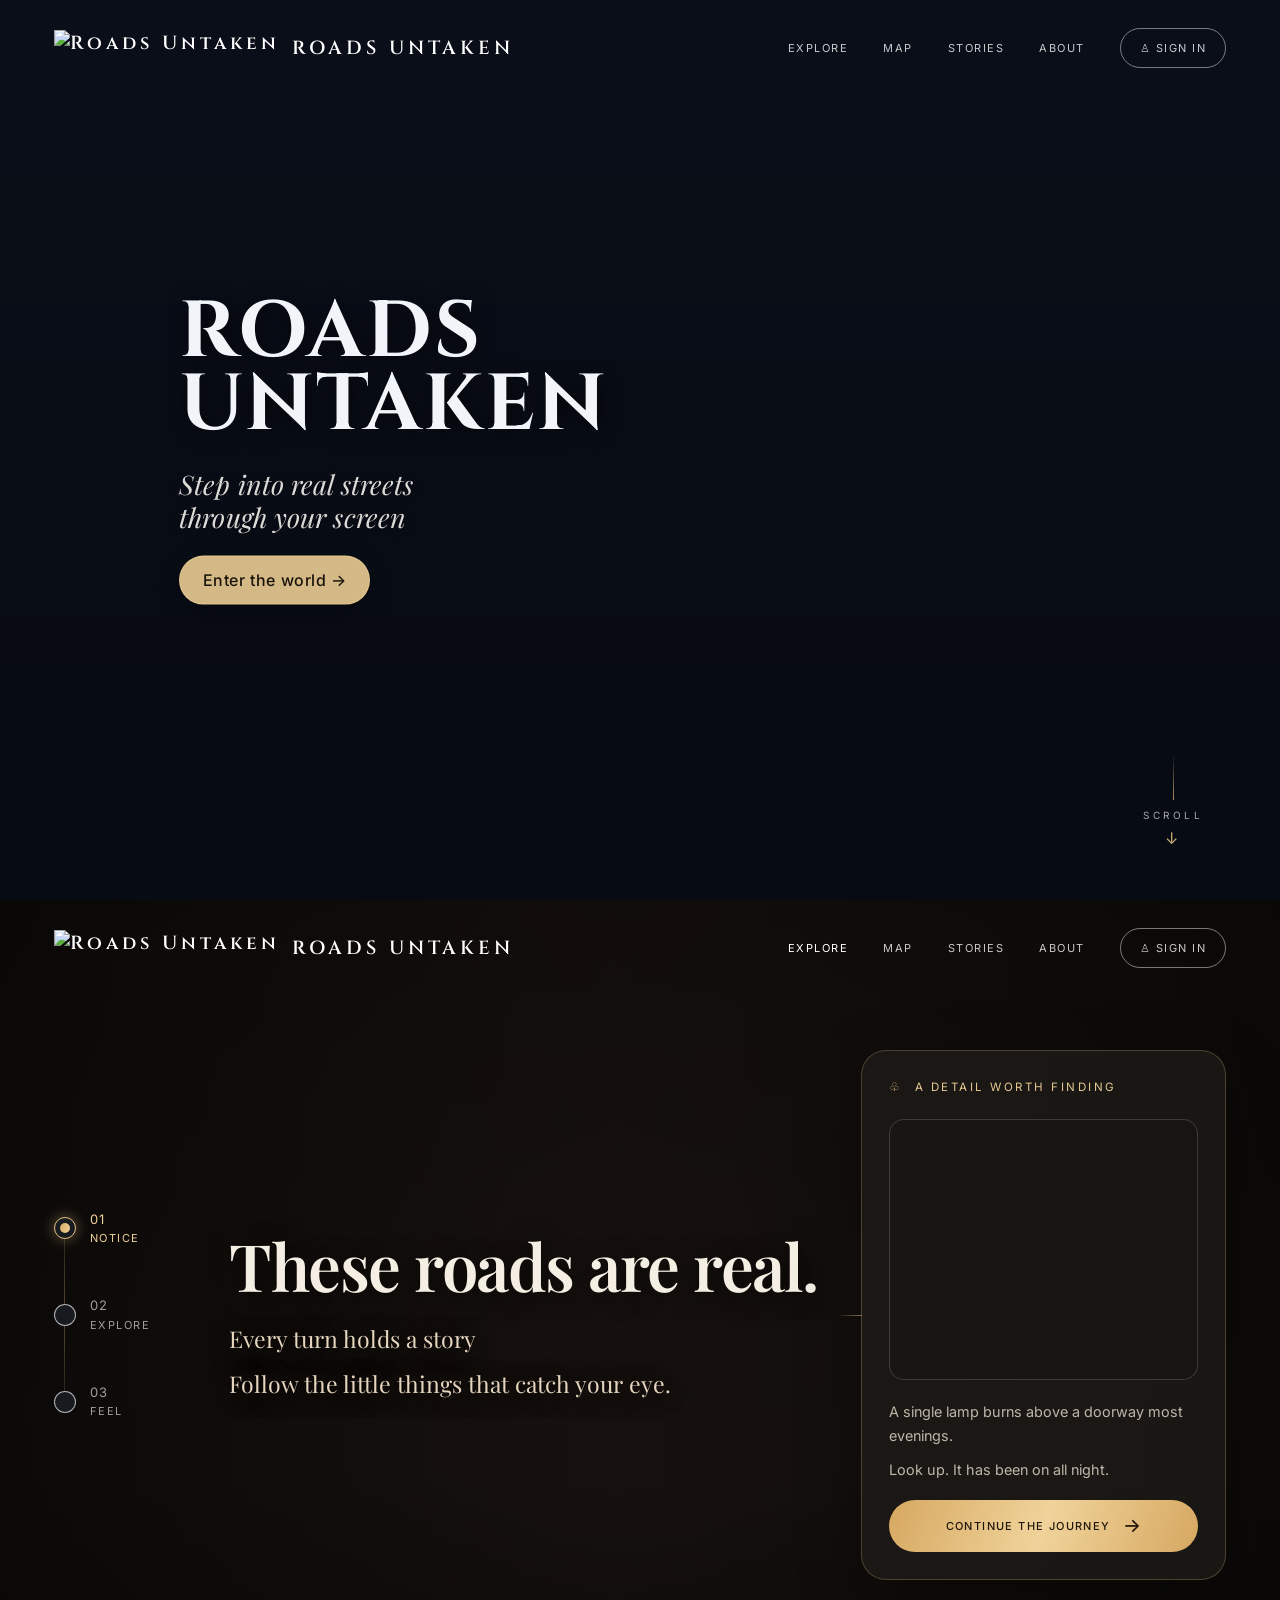
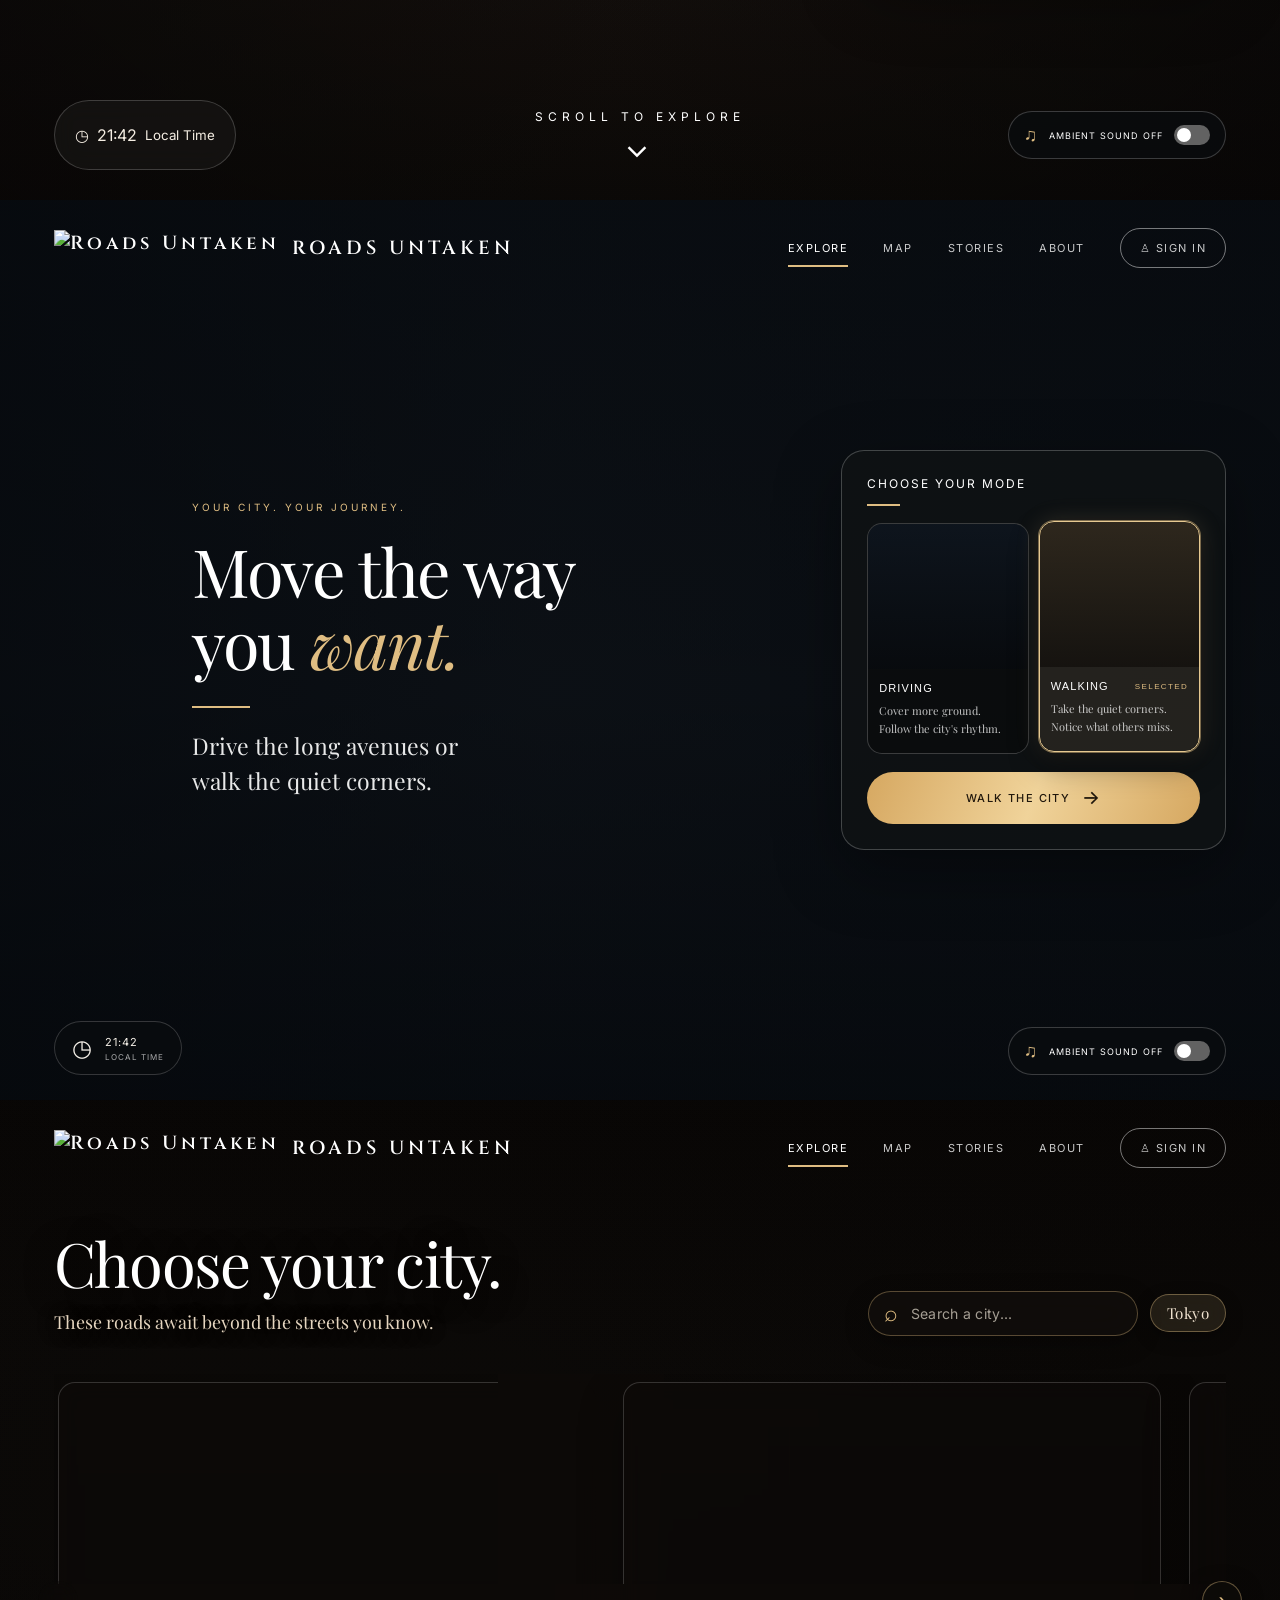
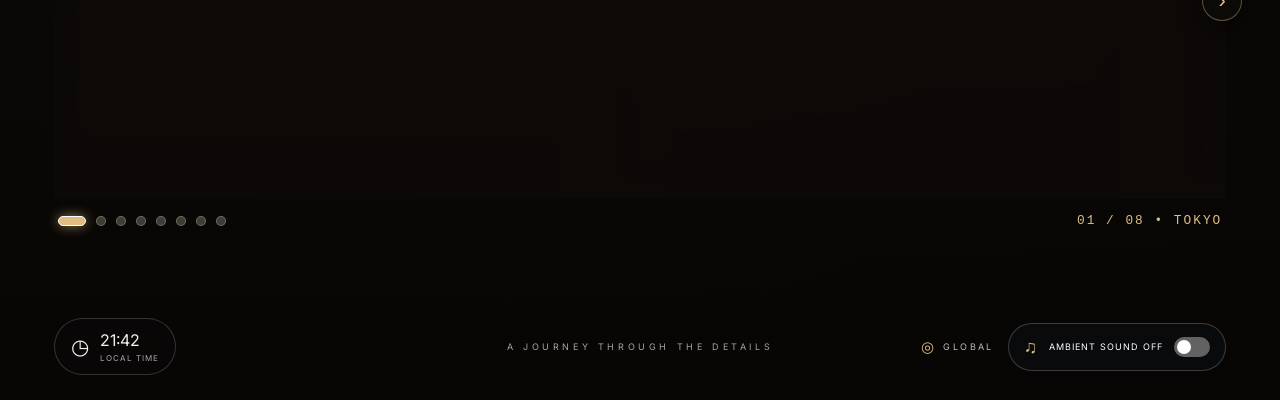
==== index.html @ 75ded723 "search city" ====
<!DOCTYPE html>
<html lang="en">

<head>
  <meta charset="UTF-8">
  <meta name="viewport" content="width=device-width, initial-scale=1.0">
  <title>Roads Untaken — A Journey Through the Details</title>
  <link rel="icon" href="logo.png" type="image/png">
  <link rel="apple-touch-icon" href="logo.png">
  <link rel="preconnect" href="https://fonts.googleapis.com">
  <link rel="preconnect" href="https://fonts.gstatic.com" crossorigin>
  <link
    href="https://fonts.googleapis.com/css2?family=Cinzel:wght@400;600;700&family=Playfair+Display:ital,wght@0,400;0,600;1,400&family=Inter:wght@300;400;500;600&display=swap"
    rel="stylesheet">
  <link href="https://api.mapbox.com/mapbox-gl-js/v2.15.0/mapbox-gl.css" rel="stylesheet">
  <link rel="stylesheet" href="style.css?v=roads_v4">
</head>

<body>
  <div class="opening">
    <section class="hero">
      <div class="hero-bg"></div>
      <div class="hero-spotlight" aria-hidden="true"></div>
      <header class="s2-header hero-header">
        <a href="#" class="s2-logo">
          <img src="logo.png" alt="Roads Untaken" class="logo-img">
          <span>ROADS UNTAKEN</span>
        </a>
        <nav class="s2-nav">
          <a href="#next-section">EXPLORE</a>
          <a href="#cities">MAP</a>
          <a href="#cities">STORIES</a>
          <a href="#cities">ABOUT</a>
          <a href="#cities" class="s2-signin">
            ♙ SIGN IN
          </a>
        </nav>
      </header>
      <div class="hero-content">
        <h1>
          <span>ROADS</span>
          <span>UNTAKEN</span>
        </h1>
        <p class="tagline">Step into real streets through your screen</p>
        <a href="#scroll-one" class="explore-link" id="explore-btn">
          Enter the world →
        </a>
      </div>
      <a href="#scroll-one" class="hero-scroll-cue" id="hero-scroll-cue" aria-label="Scroll to explore">
        <span class="hero-scroll-line" aria-hidden="true"></span>
        <span>SCROLL</span>
        <span class="hero-scroll-arrow" aria-hidden="true">↓</span>
      </a>
    </section>

    <section class="scroll-one" id="scroll-one">
      <div class="scroll-one-bg"></div>
      <div class="scroll-one-overlay"></div>

      <header class="s2-header scroll-two-header">
        <a href="#" class="s2-logo">
          <img src="logo.png" alt="Roads Untaken" class="logo-img">
          <span>ROADS UNTAKEN</span>
        </a>
        <nav class="s2-nav">
          <a href="#next-section" class="s2-nav-active">EXPLORE</a>
          <a href="#next-section">MAP</a>
          <a href="#next-section">STORIES</a>
          <a href="#next-section">ABOUT</a>
          <a href="#next-section" class="s2-signin">
            ♙ SIGN IN
          </a>
        </nav>
      </header>

      <div class="scroll-layout">
        <nav class="story-nav" aria-label="Journey Stages">
          <a href="#notice" class="story-step active" data-step="notice">
            <span class="step-dot"></span>
            <span class="step-copy">
              <span class="step-number">01</span>
              <span class="step-label">NOTICE</span>
            </span>
          </a>
          <a href="#next-section" class="story-step" data-step="explore">
            <span class="step-dot"></span>
            <span class="step-copy">
              <span class="step-number">02</span>
              <span class="step-label">EXPLORE</span>
            </span>
          </a>
          <a href="#cities" class="story-step" data-step="feel">
            <span class="step-dot"></span>
            <span class="step-copy">
              <span class="step-number">03</span>
              <span class="step-label">FEEL</span>
            </span>
          </a>
        </nav>

        <main class="story-copy" id="notice">
          <p class="story-eyebrow">A JOURNEY THROUGH THE DETAILS</p>
          <h1>These roads are real.</h1>
          <p class="story-subtitle">Every turn holds a story</p>
          <p class="story-description">Follow the little things that catch your eye.</p>
        </main>

        <aside class="detail-card">
          <div class="card-heading">
            <span class="lantern-icon">♧</span>
            <span>A DETAIL WORTH FINDING</span>
          </div>
          <div class="detail-image"></div>
          <p class="detail-text">A single lamp burns above a doorway most evenings.</p>
          <p class="detail-text">Look up. It has been on all night.</p>
          <a href="#next-section" class="reveal-button" id="reveal-detail">
            <span class="reveal-label">CONTINUE THE JOURNEY</span>
            <span class="reveal-arrow">→</span>
          </a>
        </aside>
      </div>

      <footer class="scroll-footer">
        <div class="location-pill">
          <div class="footer-info">
            <span class="footer-icon">◷</span>
            <span id="local-clock">21:42</span>
            <small>Local Time</small>
          </div>
        </div>

        <a href="#next-section" class="scroll-cue">
          <span>SCROLL TO EXPLORE</span>
          <span class="scroll-chevron">⌄</span>
        </a>

        <div class="sound-pill">
          <button type="button" class="s2-sound-control" id="sound-toggle" aria-pressed="false">
            <span class="s2-sound-icon">♫</span>
            <span class="s2-sound-label" id="sound-label">AMBIENT SOUND OFF</span>

            <span class="s2-switch">
              <span class="s2-switch-knob"></span>
            </span>
          </button>
        </div>
      </footer>
    </section>

    <section class="scroll-two" id="next-section">

      <div class="scroll-two-bg"></div>
      <div class="scroll-two-overlay"></div>

      <header class="s2-header">

        <a href="#" class="s2-logo">
          <img src="logo.png" alt="Roads Untaken" class="logo-img">
          <span>ROADS UNTAKEN</span>
        </a>

        <nav class="s2-nav">
          <a href="#next-section" class="s2-nav-active">EXPLORE</a>
          <a href="#next-section">MAP</a>
          <a href="#next-section">STORIES</a>
          <a href="#next-section">ABOUT</a>
          <a href="#next-section" class="s2-signin">
            ♙ SIGN IN
          </a>
        </nav>

      </header>

      <div class="s2-main">

        <div class="s2-intro">

          <span class="s2-eyebrow">YOUR CITY. YOUR JOURNEY.</span>

          <h2>
            Move the way<br>
            you <em>want.</em>
          </h2>

          <div class="s2-gold-line"></div>

          <p>
            Drive the long avenues or<br>
            walk the quiet corners.
          </p>

        </div>

        <div class="s2-panel">

          <h3 class="s2-panel-title">CHOOSE YOUR MODE</h3>

          <div class="s2-panel-line"></div>

          <div class="s2-mode-grid">

            <button type="button" class="s2-mode-card" data-mode="driving" aria-pressed="false">

              <div class="s2-mode-image s2-driving-image"></div>

              <div class="s2-mode-info">
                <h4>DRIVING</h4>

                <p>
                  Cover more ground.<br>
                  Follow the city's rhythm.
                </p>
              </div>

            </button>

            <button type="button" class="s2-mode-card s2-mode-selected" data-mode="walking" aria-pressed="true">

              <div class="s2-mode-image s2-walking-image"></div>

              <div class="s2-mode-info">
                <h4>WALKING</h4>

                <p>
                  Take the quiet corners.<br>
                  Notice what others miss.
                </p>
              </div>

            </button>

          </div>

          <button type="button" class="s2-start-button">
            <span class="s2-button-label">WALK THE CITY</span>
            <span class="s2-button-arrow">→</span>
          </button>

        </div>

      </div>

      <div class="s2-location-pill">

        <span class="s2-clock-icon">◷</span>

        <div class="s2-time-block">
          <span id="s2-local-clock">21:42</span>
          <small>LOCAL TIME</small>
        </div>

      </div>

      <button type="button" class="s2-sound-control" id="s2-sound-toggle" aria-pressed="false">

        <span class="s2-sound-icon">♫</span>
        <span class="s2-sound-label" id="s2-sound-label">AMBIENT SOUND OFF</span>

        <span class="s2-switch">
          <span class="s2-switch-knob"></span>
        </span>

      </button>

    </section>

    <section class="scroll-three" id="cities">

      <div class="scroll-three-bg"></div>
      <div class="scroll-three-overlay"></div>

      <header class="s2-header s3-header">

        <a href="#" class="s2-logo">
          <img src="logo.png" alt="Roads Untaken" class="logo-img">
          <span>ROADS UNTAKEN</span>
        </a>

        <nav class="s2-nav">
          <a href="#cities" class="s2-nav-active">EXPLORE</a>
          <a href="#cities">MAP</a>
          <a href="#cities">STORIES</a>
          <a href="#cities">ABOUT</a>
          <a href="#cities" class="s2-signin">
            ♙ SIGN IN
          </a>
        </nav>

      </header>

      <div class="s3-content">

        <div class="s3-intro-row">
          <div class="s3-intro-left">
            <h2>Choose your city.</h2>
            <p>These roads await beyond the streets you know.</p>
          </div>

          <div class="s3-inro-right">
            <div class="city-selector-group">
              <div class="city-search-wrapper" id="city-search-wrapper">
                <span class="city-search-icon" aria-hidden="true">⌕</span>
                <input type="text" id="city-search-input" class="city-search-input" placeholder="Search a city..." autocomplete="off" aria-label="search available cities" aria-autocomplete="list" aria-controls="city-search-results" aria-expanded="false">
                <button type="button" class="city-search-clear" aria-label="Clear-search" hidden>×</button>
                <div class="city-search-results"  id="city-search-results" role="listbox"  aria-label="Matching cities" hidden></div>
              </div>
              <span class="city-active-tag" id="city-active-tag">Tokyo</span>
            </div>
          </div>
            
        </div>

        <div class="s3-city-carousel-wrap">
          <div class="s3-city-grid" id="city-carousel-track">

            <button type="button" class="s3-city-card" data-city="Tokyo" id="city-card-tokyo" aria-pressed="false" data-cursor="Tokyo">
              <span class="s3-city-image s3-image-tokyo"></span>
              <span class="s3-city-copy">
                <span class="s3-city-name">Tokyo</span>
                <span class="s3-city-enter">
                  ENTER
                  <span class="s3-enter-arrow">→</span>
                </span>
              </span>
            </button>

            <button type="button" class="s3-city-card" data-city="Paris" id="city-card-paris" aria-pressed="false" data-cursor="Paris">
              <span class="s3-city-image s3-image-paris"></span>
              <span class="s3-city-copy">
                <span class="s3-city-name">Paris</span>
                <span class="s3-city-enter">
                  ENTER
                  <span class="s3-enter-arrow">→</span>
                </span>
              </span>
            </button>

            <button type="button" class="s3-city-card" data-city="New York" id="city-card-newyork" aria-pressed="false" data-cursor="New York">
              <span class="s3-city-image s3-image-newyork"></span>
              <span class="s3-city-copy">
                <span class="s3-city-name">New York</span>
                <span class="s3-city-enter">
                  ENTER
                  <span class="s3-enter-arrow">→</span>
                </span>
              </span>
            </button>

            <button type="button" class="s3-city-card" data-city="Istanbul" id="city-card-istanbul" aria-pressed="false" data-cursor="Istanbul">
              <span class="s3-city-image s3-image-istanbul"></span>
              <span class="s3-city-copy">
                <span class="s3-city-name">Istanbul</span>
                <span class="s3-city-enter">
                  ENTER
                  <span class="s3-enter-arrow">→</span>
                </span>
              </span>
            </button>

            <button type="button" class="s3-city-card" data-city="Mumbai" id="city-card-mumbai" aria-pressed="false" data-cursor="Mumbai">
              <span class="s3-city-image s3-image-mumbai"></span>
              <span class="s3-city-copy">
                <span class="s3-city-name">Mumbai</span>
                <span class="s3-city-enter">
                  ENTER
                  <span class="s3-enter-arrow">→</span>
                </span>
              </span>
            </button>

            <button type="button" class="s3-city-card" data-city="Lisbon" id="city-card-lisbon" aria-pressed="false" data-cursor="Lisbon">
              <span class="s3-city-image s3-image-lisbon"></span>
              <span class="s3-city-copy">
                <span class="s3-city-name">Lisbon</span>
                <span class="s3-city-enter">
                  ENTER
                  <span class="s3-enter-arrow">→</span>
                </span>
              </span>
            </button>

            <button type="button" class="s3-city-card" data-city="Seoul" id="city-card-seoul" aria-pressed="false" data-cursor="Seoul">
              <span class="s3-city-image s3-image-seoul"></span>
              <span class="s3-city-copy">
                <span class="s3-city-name">Seoul</span>
                <span class="s3-city-enter">
                  ENTER
                  <span class="s3-enter-arrow">→</span>
                </span>
              </span>
            </button>

            <button type="button" class="s3-city-card" data-city="Cairo" id="city-card-cairo" aria-pressed="false" data-cursor="Cairo">
              <span class="s3-city-image s3-image-cairo"></span>
              <span class="s3-city-copy">
                <span class="s3-city-name">Cairo</span>
                <span class="s3-city-enter">
                  ENTER
                  <span class="s3-enter-arrow">→</span>
                </span>
              </span>
            </button>

          </div>

          <div class="carousel-nav-arrows">
            <button type="button" class="carousel-nav-btn prev" id="carousel-prev" aria-label="Previous cities">‹</button>
            <button type="button" class="carousel-nav-btn next" id="carousel-next" aria-label="Next cities">›</button>
          </div>

          <!-- Interactive Carousel Pagination Dots (All 8 Cities) -->
          <div class="carousel-pagination-row">
            <div class="carousel-dots" id="carousel-dots" role="tablist" aria-label="Choose city">
              <button type="button" class="carousel-dot is-active" data-city="tokyo" aria-label="Tokyo" title="Tokyo"></button>
              <button type="button" class="carousel-dot" data-city="paris" aria-label="Paris" title="Paris"></button>
              <button type="button" class="carousel-dot" data-city="newyork" aria-label="New York" title="New York"></button>
              <button type="button" class="carousel-dot" data-city="istanbul" aria-label="Istanbul" title="Istanbul"></button>
              <button type="button" class="carousel-dot" data-city="mumbai" aria-label="Mumbai" title="Mumbai"></button>
              <button type="button" class="carousel-dot" data-city="lisbon" aria-label="Lisbon" title="Lisbon"></button>
              <button type="button" class="carousel-dot" data-city="seoul" aria-label="Seoul" title="Seoul"></button>
              <button type="button" class="carousel-dot" data-city="cairo" aria-label="Cairo" title="Cairo"></button>
            </div>
            <span class="carousel-counter" id="carousel-counter">01 / 08 • TOKYO</span>
          </div>
        </div>

      </div>

      <footer class="s3-footer">

        <div class="s3-location-pill">

          <span class="s2-clock-icon">◷</span>

          <div class="s2-time-block">
            <span id="s3-local-clock">21:42</span>
            <small>LOCAL TIME</small>
          </div>

        </div>

        <div class="s3-tagline">A JOURNEY THROUGH THE DETAILS</div>

        <div class="s3-footer-right">

          <span class="s3-global">
            <span class="s3-globe">◎</span>
            GLOBAL
          </span>

          <button type="button" class="s2-sound-control s3-sound-control" id="s3-sound-toggle" aria-pressed="false">

            <span class="s2-sound-icon">♫</span>
            <span class="s2-sound-label" id="s3-sound-label">AMBIENT SOUND OFF</span>

            <span class="s2-switch">
              <span class="s2-switch-knob"></span>
            </span>

          </button>

        </div>

      </footer>

    </section>


    <aside class="s2-journey opening-journey" aria-label="Journey stages">

      <div class="s2-journey-step s2-current-step" data-journey-step="notice">
        <span class="s2-step-dot"></span>
        <div>
          <span class="s2-step-number">01</span>
          <p>NOTICE</p>
        </div>
      </div>

      <div class="s2-journey-step" data-journey-step="explore">
        <span class="s2-step-dot"></span>
        <div>
          <span class="s2-step-number">02</span>
          <p>EXPLORE</p>
        </div>
      </div>

      <div class="s2-journey-step" data-journey-step="feel">
        <span class="s2-step-dot"></span>
        <div>
          <span class="s2-step-number">03</span>
          <p>FEEL</p>
        </div>
      </div>

      <span class="s2-gold-marker" aria-hidden="true"></span>

    </aside>

  </div>

  <audio id="ambient-audio" loop preload="auto">
    <source
      src="https://cdn.pixabay.com/download/audio/2022/05/27/audio_1808fbf07a.mp3?filename=lofi-chill-medium-version-159456.mp3"
      type="audio/mpeg">
  </audio>

  <!-- Reusable City Map & Street Experience Modal -->
  <div id="city-modal" class="city-modal" aria-hidden="true" role="dialog" aria-modal="true" aria-label="City Explorer">
    <div class="city-modal-backdrop" id="city-modal-backdrop"></div>
    <div class="city-modal-dialog" tabindex="-1">
      <!-- Modal Header -->
      <header class="city-modal-header">
        <div class="city-modal-header-left">
          <span class="city-modal-tag">ROADS UNTAKEN• DESTINATION DISPATCH</span>
          <div class="city-modal-title-row">
            <h2 class="city-modal-title" id="city-modal-title">Tokyo</h2>
            <span class="city-modal-country" id="city-modal-country">Japan</span>
          </div>
          <p class="city-modal-coords" id="city-modal-coords">35.6895° N, 139.6917° E</p>
        </div>
        <div class="city-modal-header-right">
          <div class="city-modal-status-pill" id="city-modal-status">
            <span class="status-indicator"></span>
            <span class="status-label" id="city-modal-status-text">FINDING THE CITY…</span>
          </div>
          <button type="button" class="city-modal-skip-btn" id="city-modal-skip-btn"
            title="Skip directly to street video">
            <span>STREET VIEW</span> →
          </button>
          <button type="button" class="city-modal-close" id="city-modal-close" aria-label="Close popup">
            <svg width="18" height="18" viewBox="0 0 24 24" fill="none" stroke="currentColor" stroke-width="2.2"
              stroke-linecap="round" stroke-linejoin="round">
              <line x1="18" y1="6" x2="6" y2="18"></line>
              <line x1="6" y1="6" x2="18" y2="18"></line>
            </svg>
          </button>
        </div>
      </header>

      <!-- Main Stage -->
      <div class="city-modal-stage" id="city-modal-stage">
        <!-- Map Stage -->
        <div class="city-modal-map-stage" id="city-modal-map-stage">
          <div id="city-mapbox-container" class="city-mapbox-container"></div>
          <!-- Gamified HUD Overlay -->
          <div class="city-map-hud" id="city-map-hud">
            <div class="hud-corner hud-top-left">
              <span class="hud-mono" id="hud-target-name">CITY: TOKYO</span>
              <span class="hud-mono hud-dim" id="hud-camera-zoom">ZOOM: 1.5</span>
            </div>
            <div class="hud-corner hud-bottom-left">
              <span class="hud-label">APPROACH</span>
              <span class="hud-val" id="hud-altitude-label">ORBITAL VIEW</span>
            </div>
            <div class="hud-corner hud-bottom-right">
              <span class="hud-mono" id="hud-fps-label">STREET LEVEL</span>
            </div>
          </div>
          <!-- Fallback / Token Error if WebGL or Mapbox token fails -->
          <div class="city-map-fallback" id="city-map-fallback" style="display: none;">
            <div class="fallback-content">
              <div class="fallback-badge">MAP PAUSED</div>
              <h3 class="fallback-title" id="fallback-title">The map needs a moment.</h3>
              <p class="fallback-desc" id="fallback-desc">Enter a Mapbox public token to load the 3D city view, or
                continue straight to the street.</p>
              <div class="fallback-token-row" id="fallback-token-row">
                <input type="text" id="mapbox-token-input" placeholder="pk.eyJ1..." class="fallback-token-input"
                  spellcheck="false" autocomplete="off">
                <button type="button" class="fallback-save-btn" id="fallback-save-btn">Apply Token</button>
              </div>
              <div class="fallback-actions">
                <button type="button" class="fallback-action-btn" id="fallback-action-btn">
                  Continue to Street Tour →
                </button>
              </div>
            </div>
          </div>
        </div>

        <!-- Video Stage (Full-bleed immersion, Zero-chrome YouTube & local playback) -->
        <div class="city-modal-video-stage" id="city-modal-video-stage">
          <div class="city-video-frame" id="city-video-frame">
            <!-- Zero-Chrome YouTube Player Wrap (scaled & cropped to remove all player UI, title bar, & branding) -->
            <div class="city-youtube-wrap" id="city-youtube-wrap">
              <div id="city-youtube-player"></div>
            </div>
            <!-- Local HTML5 Video (optional fallback) -->
            <video id="city-video" class="city-video" muted autoplay loop playsinline preload="metadata" style="display: none;"></video>
            <!-- Interaction shield to capture clicks and suppress YouTube native hover UI -->
            <div class="city-video-shield" id="city-video-shield" title="Street View Experience"></div>
          </div>

          <!-- Custom Minimal Controls HUD -->
          <div class="city-video-controls-overlay">
            <button type="button" class="city-video-audio-toggle" id="city-video-audio-btn"
              aria-label="Toggle Street Sound" title="Toggle Audio (Press M)">
              <svg class="audio-icon audio-muted-icon" style="display: none;" viewBox="0 0 24 24" fill="none" stroke="currentColor"
                stroke-width="2">
                <polygon points="11 5 6 9 2 9 2 15 6 15 11 19 11 5"></polygon>
                <line x1="23" y1="9" x2="17" y2="15"></line>
                <line x1="17" y1="9" x2="23" y2="15"></line>
              </svg>
              <svg class="audio-icon audio-unmuted-icon" style="display: block;" viewBox="0 0 24 24" fill="none"
                stroke="currentColor" stroke-width="2">
                <polygon points="11 5 6 9 2 9 2 15 6 15 11 19 11 5"></polygon>
                <path d="M19.07 4.93a10 10 0 0 1 0 14.14M15.54 8.46a5 5 0 0 1 0 7.07"></path>
              </svg>
              <span id="city-video-audio-label">MUTE AUDIO</span>
            </button>
          </div>

          <!-- Video Footer HUD -->
          <div class="city-video-footer-bar" id="city-video-footer-bar">
            <div class="video-footer-left">
              <button type="button" class="video-mode-badge-btn" id="video-mode-badge-btn" title="Click to toggle perspective">
                <span class="video-badge" id="video-mode-badge">WALKING TOUR</span>
                <span class="video-mode-switch-hint">⇄ SWITCH</span>
              </button>
              <span class="video-city-tag" id="video-city-tag">Tokyo, Japan</span>
            </div>
            <div class="video-footer-right">
              <span class="video-tip">ROADS UNTAKEN • STREET IMMERSION</span>
            </div>
          </div>
        </div>
      </div>
    </div>
  </div>

  <!-- Smooth Trailing Cursor Follower -->
  <div class="custom-cursor" id="custom-cursor" aria-hidden="true">
    <div class="cursor-circle">
      <span class="cursor-label" id="cursor-label"></span>
    </div>
  </div>

  <script src="https://api.mapbox.com/mapbox-gl-js/v2.15.0/mapbox-gl.js"></script>
  <script src="https://cdnjs.cloudflare.com/ajax/libs/gsap/3.12.5/gsap.min.js"></script>
  <script src="https://cdnjs.cloudflare.com/ajax/libs/gsap/3.12.5/ScrollTrigger.min.js"></script>
  <script src="https://cdnjs.cloudflare.com/ajax/libs/gsap/3.12.5/ScrollToPlugin.min.js"></script>
  <script src="https://www.youtube.com/iframe_api"></script>
  <script src="script.js?v=roads_v4"></script>
</body>

</html>
---- style.css ----
* {
  margin: 0;
  padding: 0;
  box-sizing: border-box;
}

body,
html {
  width: 100%;
  font-family: 'Inter', sans-serif;
  background-color: #0b0f19;
  color: #ffffff;
  overflow-x: hidden;
}

html {
  min-height: 100%;
  scroll-behavior: auto;
}

body {
  min-height: 100vh;
}



.opening {
  position: relative;
  width: 100%;
}

@media (min-width: 761px) and (prefers-reduced-motion: no-preference) {

  .cinematic .opening {
    height: 100vh;
    height: 100svh;
    overflow: hidden;
    background-color: #0b0f19;
  }

  .cinematic .opening>.hero,
  .cinematic .opening>.scroll-one,
  .cinematic .opening>.scroll-two,
  .cinematic .opening>.scroll-three {
    position: absolute;
    inset: 0;
    width: 100%;
    height: 100%;
    min-height: 0;
  }

  .cinematic .opening>.hero {
    z-index: 3;
  }

  .cinematic .opening>.scroll-one {
    z-index: 2;
  }

  .cinematic .opening>.scroll-two {
    z-index: 1;
  }

  .cinematic .opening>.scroll-three {
    z-index: 0;
    min-height: 0;
  }

  .hero-header {
    position: absolute;
    top: 0;
    left: 0;
    width: 100%;
    padding: 28px 4.2%;
    z-index: 10;
  }

  .scroll-two-header {
    position: absolute;
    top: 0;
    left: 0;
    width: 100%;
    padding: 28px 4.2%;
    z-index: 5;
  }

  .cinematic .opening-journey {
    display: flex;
    z-index: 2;
    opacity: 0;
  }

  .cinematic .scroll-one .story-nav {
    visibility: hidden;
  }

}


.hero {
  --hero-x: 50%;
  --hero-y: 50%;

  position: relative;
  isolation: isolate;
  width: 100vw;
  height: 100vh;
  overflow: hidden;
  background-color: #0b0f19;
  display: flex;
  flex-direction: column;
  justify-content: center;
  align-items: center;
  padding: 2rem clamp(2rem, 6vw, 7rem);
}

.hero-bg {
  position: absolute;
  inset: -14px;
  z-index: -2;
  pointer-events: none;
  background:
    linear-gradient(rgba(10, 15, 25, 0.4), rgba(5, 8, 15, 0.6)),
    url("1st.png") no-repeat center center / cover;

  transition: translate 0.35s ease-out;
  will-change: transform, translate;
}

.hero-spotlight {
  position: absolute;
  inset: 0;
  z-index: 1;
  pointer-events: none;

  background: radial-gradient(
    600px circle at var(--hero-x) var(--hero-y),
    rgba(255, 255, 255, 0.12),
    transparent 42%
  );

  mix-blend-mode: soft-light;
  opacity: 0;
  transition: opacity 0.6s ease;
}

.hero.is-pointer-active .hero-spotlight {
  opacity: 1;
}

.navbar {
  position: relative;
  z-index: 10;
  display: flex;
  justify-content: space-between;
  align-items: center;
  width: 100%;
  max-width: 1200px;
  padding: 0.8rem 2rem;
  background: rgba(255, 255, 255, 0.08);
  backdrop-filter: blur(12px);
  -webkit-backdrop-filter: blur(12px);
  border: 1px solid rgba(255, 255, 255, 0.15);
  border-radius: 50px;
  box-shadow: 0 8px 32px 0 rgba(0, 0, 0, 0.3);
}

.nav-links {
  display: flex;
  width: 100%;
  justify-content: space-between;
  align-items: center;
  list-style: none;
}

.nav-links a {
  text-decoration: none;
  color: #e2e9f0;
  font-family: 'Inter', sans-serif;
  font-size: 1.05rem;
  font-weight: 300;
  letter-spacing: 0.5px;
  transition: color 0.3s ease;
}

.nav-links a:hover {
  color: #ffffff;
  text-shadow: 0 0 10px rgba(255, 255, 255, 0.5);
}

.sign-in-btn {
  display: flex;
  align-items: center;
  gap: 0.5rem;
  background: rgba(255, 255, 255, 0.15);
  border: 1px solid rgba(255, 255, 255, 0.3);
  padding: 0.6rem 1.4rem;
  border-radius: 30px;
  color: #ffffff;
  font-family: 'Inter', sans-serif;
  font-size: 0.95rem;
  font-weight: 400;
  cursor: pointer;
  backdrop-filter: blur(5px);
  transition: all 0.3s ease;
  text-decoration: none;
}

.sign-in-btn:hover {
  background: rgba(255, 255, 255, 0.25);
  transform: translateY(-1px);
}

.sign-in-btn svg {
  width: 18px;
  height: 18px;
  fill: currentColor;
}

.hero-content {
  position: absolute;
  left: 14%;
  top: 50%;
  translate: 0 -50%;
  z-index: 2;

  display: flex;
  flex-direction: column;
  align-items: flex-start;

  max-width: 640px;

  font-family: 'Cinzel', serif;
  color: #f1f5f9;
}

.hero-content h1 {
  max-width: 9ch;
  margin-bottom: 1.6rem;

  font-size: clamp(3.4rem, 6.2vw, 6.1rem);
  font-weight: 700;
  line-height: 0.92;
  letter-spacing: 2px;

  color: #f1f5f9;
  text-shadow: 2px 4px 20px rgba(0, 0, 0, 0.7);
}

.hero-content h1 span {
  display: block;
}

.tagline {
  max-width: 16ch;
  margin-bottom: 1rem;

  font-family: 'Playfair Display', serif;
  font-style: italic;
  font-weight: 400;
  font-size: clamp(1.35rem, 2.1vw, 1.85rem);
  line-height: 1.25;
  letter-spacing: 0.1px;

  color: #f4f1eb;
  opacity: 0.9;
  text-shadow: 0 2px 14px rgba(0, 0, 0, 0.5);
}

.explore-link {
  --magnet-x: 0px;
  --magnet-y: 0px;

  display: inline-flex;
  align-items: center;
  gap: 0.55rem;
  font-family: "Inter", sans-serif;
  font-size: 1rem;
  font-weight: 500;
  letter-spacing: 0.6px;
  color: #1a140c;
  text-decoration: none;
  padding: 0.85rem 1.4rem;
  background: rgba(230, 201, 145, 0.92);
  border: 1px solid rgba(230, 201, 145, 0.92);
  border-radius: 999px;
  margin-top: 0.3rem;
  transition: background 0.3s ease, border-color 0.3s ease, transform 0.25s ease,
    box-shadow 0.3s ease;
  box-shadow: 0 8px 24px rgba(0, 0, 0, 0.28);
  transform: translate(var(--magnet-x), var(--magnet-y));
}

.explore-link:hover {
  background: #e9ce9d;
  border-color: #f0d9ae;
  color: #1a140c;
  transform: translate(var(--magnet-x), calc(var(--magnet-y) - 2px));
  box-shadow: 0 12px 30px rgba(0, 0, 0, 0.34);
}

.hero-scroll-cue {
  position: absolute;
  right: clamp(2rem, 6vw, 7rem);
  bottom: clamp(1.75rem, 6vh, 3.5rem);
  z-index: 4;

  display: flex;
  flex-direction: column;
  align-items: center;
  gap: 9px;

  color: rgba(244, 241, 235, 0.68);
  text-decoration: none;

  font-family: "Inter", sans-serif;
  font-size: 10px;
  letter-spacing: 3.5px;

  transition: color 0.3s ease;
}

.hero-scroll-cue:hover {
  color: rgba(244, 241, 235, 0.88);
}

.hero-scroll-line {
  width: 1px;
  height: 46px;

  background: linear-gradient(
    180deg,
    rgba(223, 189, 130, 0),
    rgba(223, 189, 130, 0.75)
  );
}

.hero-scroll-arrow {
  color: #dfbd82;
  font-size: 16px;
  line-height: 1;
  opacity: 0.9;
  animation: hero-cue-bob 2.4s ease-in-out infinite;
}

@keyframes hero-cue-bob {

  0%,
  100% {
    transform: translateY(0);
  }

  50% {
    transform: translateY(4px);
  }
}

.hamburger {
  display: none;
  cursor: pointer;
  z-index: 100;
}

.hamburger .bar {
  display: block;
  width: 25px;
  height: 3px;
  margin: 5px auto;
  background-color: #ffffff;
  border-radius: 3px;
  transition: all 0.3s ease-in-out;
}

.scroll-one {
  --gold: #e6c991;
  --muted-gold: #a99570;
  position: relative;
  isolation: isolate;
  width: 100%;
  min-height: 100svh;
  min-height: 100vh;
  overflow: hidden;
  padding: 30px 4.2%;
  display: flex;
  flex-direction: column;
  justify-content: space-between;
  color: #f5eee3;
  background-color: #17120f;
}

.scroll-one-overlay {
  position: absolute;
  inset: 0;
  z-index: -1;
  pointer-events: none;
  background: radial-gradient(ellipse at center, transparent 20%, rgba(0, 0, 0, 0.22) 100%);
}

.scroll-one-bg,
.scroll-two-bg {
  position: absolute;
  inset: 0;
  z-index: -2;
  pointer-events: none;
}

.scroll-one-bg {
  opacity: 1;
  background-image:
    linear-gradient(90deg, rgba(10, 8, 7, 0.72) 0%, rgba(15, 11, 8, 0.13) 48%, rgba(8, 7, 6, 0.60) 100%),
    linear-gradient(0deg, rgba(8, 6, 5, 0.68), transparent 36%, rgba(8, 6, 5, 0.18)),
    url("2nd.png");
  background-position: center;
  background-size: cover;
  background-repeat: no-repeat;
}

.scroll-two-bg {
  opacity: 1;
  background-image: url("3rd.png");
  background-position: center 55%;
  background-size: cover;
  background-repeat: no-repeat;
}

.scroll-header {
  position: relative;
  z-index: 2;
  display: flex;
  align-items: center;
  justify-content: space-between;
  gap: 20px;
}

.scroll-brand-left>span {
  display: block;
  margin-top: 8px;
  font-family: "Inter", sans-serif;
  font-size: 0.75rem;
  letter-spacing: 4px;
  color: rgba(255, 255, 255, 0.72);
}

.scroll-brand-right {
  display: flex;
  align-items: center;
  gap: 15px;
}

.brand-compass {
  display: grid;
  place-items: center;
  width: 42px;
  height: 42px;
  border: 1px solid var(--gold);
  border-radius: 50%;
  font-size: 28px;
  color: var(--gold);
}

.scroll-layout {
  --layout-gap: clamp(14px, 2vw, 30px);
  position: relative;
  z-index: 1;
  flex: 1;
  display: grid;
  grid-template-columns: 150px minmax(0, 1fr) minmax(290px, 365px);
  align-items: center;
  width: 100%;
  max-width: 1600px;
  margin: 28px auto;
  column-gap: var(--layout-gap);
}

.story-nav {
  position: relative;
  display: flex;
  flex-direction: column;
  justify-content: center;
  align-self: center;
  gap: 53px;
}

.story-nav::before {
  content: "";
  position: absolute;
  top: 12px;
  bottom: 12px;
  left: 10px;
  width: 1px;
  background: linear-gradient(180deg, rgba(223, 189, 130, 0.1), rgba(223, 189, 130, 0.35), rgba(223, 189, 130, 0.1));
}

.story-step {
  position: relative;
  display: flex;
  align-items: center;
  gap: 14px;
  color: rgba(255, 255, 255, 0.60);
  text-decoration: none;
  transition: color 0.3s ease;
}

.story-step:hover {
  color: rgba(255, 255, 255, 0.85);
}

.story-step.active {
  color: #f0d39a;
}

.step-dot {
  position: relative;
  width: 22px;
  height: 22px;
  flex-shrink: 0;
  border: 1px solid rgba(255, 255, 255, 0.65);
  border-radius: 50%;
  background: #171b20;
  z-index: 1;
  transition: border-color 0.3s ease, box-shadow 0.3s ease;
}

.story-step.active .step-dot {
  border-color: #dfbd82;
  box-shadow: 0 0 14px rgba(223, 189, 130, 0.45);
}

.story-step.active .step-dot::after {
  content: "";
  position: absolute;
  inset: 5px;
  border-radius: 50%;
  background: linear-gradient(110deg, #d6a861, #f0d39a);
}

.step-copy {
  display: flex;
  flex-direction: column;
}

.step-number {
  font-size: 13px;
  line-height: 1.2;
  letter-spacing: 1px;
}

.step-label {
  margin-top: 4px;
  font-family: "Inter", sans-serif;
  font-size: 11px;
  font-weight: 400;
  letter-spacing: 1.5px;
}

.story-copy {
  text-align: left;
  align-self: center;
  padding: 24px 0;
  text-shadow: 0 3px 24px rgba(0, 0, 0, 0.65);
}

.story-eyebrow {
  display: none;
  margin-bottom: 20px;
  font-family: "Inter", sans-serif;
  font-size: 0.72rem;
  letter-spacing: 4px;
}

.story-copy h1 {
  font-family: "Playfair Display", serif;
  font-size: clamp(2.6rem, 5.1vw, 5rem);
  font-weight: 600;
  line-height: 1.12;
  letter-spacing: -1.5px;
}

.story-subtitle,
.story-description {
  font-family: "Playfair Display", serif;
  font-size: clamp(1.05rem, 1.8vw, 1.6rem);
  line-height: 1.6;
  color: #e6d6c0;
}

.story-subtitle {
  margin-top: 20px;
}

.story-description {
  margin-top: 8px;
}

.detail-card {
  position: relative;
  width: 100%;
  padding: 27px;
  border: 1px solid rgba(223, 189, 130, 0.26);
  border-radius: 25px;
  background: rgba(29, 26, 23, 0.86);
  box-shadow: 0 20px 65px rgba(0, 0, 0, 0.32);
}

.detail-card::before {
  content: "";
  position: absolute;
  top: 50%;
  left: calc(-1 * var(--layout-gap, 28px));
  width: var(--layout-gap, 28px);
  height: 1px;
  background: linear-gradient(90deg, transparent, rgba(223, 189, 130, 0.55));
}

.card-heading {
  display: flex;
  align-items: center;
  gap: 12px;
  margin-bottom: 22px;
  font-family: "Inter", sans-serif;
  font-size: 0.72rem;
  letter-spacing: 2.5px;
  line-height: 1.6;
  color: #e6c991;
}

.lantern-icon {
  color: #dfbd82;
}

.detail-image {
  width: 100%;
  aspect-ratio: 1.18 / 1;
  border-radius: 15px;
  border: 1px solid rgba(255, 255, 255, 0.16);
  background-image: linear-gradient(rgba(0, 0, 0, 0.05), rgba(0, 0, 0, 0.08)), url("images/detail-lamp.jpg");
  background-size: cover;
  background-position: center;
}

.detail-text {
  margin-top: 20px;
  font-family: "Inter", sans-serif;
  font-size: 0.9rem;
  line-height: 1.65;
  color: rgba(255, 244, 227, 0.72);
}

.detail-text+.detail-text {
  margin-top: 10px;
}

.reveal-button {
  width: 100%;
  min-height: 52px;
  margin-top: 18px;
  padding: 14px 18px;
  display: flex;
  justify-content: center;
  align-items: center;
  gap: 12px;
  border: none;
  border-radius: 35px;
  background: linear-gradient(110deg, #d6a861, #f0d39a, #d6a861);
  color: #20170c;
  font-family: "Inter", sans-serif;
  font-size: 11px;
  font-weight: 500;
  letter-spacing: 1.4px;
  text-decoration: none;
  cursor: pointer;
  transition: transform 0.3s ease, box-shadow 0.3s ease;
}

.reveal-button:hover {
  transform: translateY(-2px);
  box-shadow: 0 8px 25px rgba(223, 189, 130, 0.25);
}

.reveal-arrow {
  font-size: 19px;
  line-height: 1;
  transition: transform 0.3s ease;
}

.reveal-button:hover .reveal-arrow {
  transform: translateX(4px);
}

.scroll-footer {
  position: relative;
  z-index: 2;
  display: grid;
  grid-template-columns: 1fr 1fr 1fr;
  align-items: center;
  gap: 15px;
}

.location-pill {
  display: flex;
  align-items: center;
  width: fit-content;
  min-height: 70px;
  padding: 12px 20px;
  border: 1px solid rgba(255, 255, 255, 0.19);
  border-radius: 50px;
  background: rgba(25, 23, 21, 0.68);
  backdrop-filter: blur(12px);
  -webkit-backdrop-filter: blur(12px);
}

.location-pill {
  gap: 20px;
}

.footer-info {
  display: flex;
  align-items: center;
  gap: 8px;
}

.scroll-cue {
  justify-self: center;
  display: flex;
  flex-direction: column;
  align-items: center;
  gap: 6px;
  color: white;
  text-decoration: none;
  font-family: "Inter", sans-serif;
  font-size: 0.75rem;
  letter-spacing: 5px;
}

.scroll-chevron {
  font-size: 2rem;
  line-height: 1;
  animation: scroll-bob 1.5s infinite;
}

@keyframes scroll-bob {

  0%,
  100% {
    transform: translateY(0);
  }

  50% {
    transform: translateY(5px);
  }
}

.sound-pill {
  justify-self: end;
  display: flex;
  align-items: center;
}

.sound-pill .s2-sound-control {
  position: relative;
  right: auto;
  bottom: auto;
}

.next-section {
  min-height: 50vh;
  display: grid;
  place-items: center;
  background: #0b0f19;
  color: #e6d6c0;
  font-family: "Cinzel", serif;
  letter-spacing: 5px;
}

@media (max-width: 968px) {
  .hero {
    padding: 1.5rem 18px;
    height: 100vh;
  }

  .s2-header.hero-header {
    padding: 22px 18px;
  }

  .hero-content h1 {
    font-size: clamp(3.2rem, 7.5vw, 4.4rem);
  }
}

@media (max-width: 760px) {
  .hero {
    padding: 22px 18px;
  }

  .hero-content {
    left: 18px;
  }

  .hero-content h1 {
    font-size: clamp(2.5rem, 11vw, 3.6rem);
    letter-spacing: 1px;
  }
}

@media (max-width: 1100px) {
  .scroll-one {
    padding: 25px 4.2%;
  }

  .scroll-layout {
    grid-template-columns: 100px minmax(0, 1fr) minmax(245px, 300px);
    gap: 18px;
  }

  .detail-card {
    padding: 20px;
  }

  .story-copy h1 {
    font-size: clamp(2.4rem, 4.4vw, 3.8rem);
  }

  .location-pill {
    padding: 12px 15px;
  }
}

@media (max-width: 760px) {
  .scroll-one {
    min-height: 100svh;
    padding: 22px 18px;
  }

  .scroll-header {
    align-items: flex-start;
  }

  .scroll-brand-left h2,
  .scroll-brand-right {
    font-size: 0.75rem;
    letter-spacing: 2px;
  }

  .scroll-brand-left>span {
    font-size: 0.65rem;
    letter-spacing: 3px;
  }

  .scroll-brand-right {
    gap: 8px;
  }

  .brand-compass {
    width: 30px;
    height: 30px;
    font-size: 20px;
  }

  .scroll-layout {
    display: flex;
    flex-direction: column;
    align-items: stretch;
    gap: 28px;
    margin: 35px auto;
  }

  .story-nav {
    display: none;
  }

  .story-copy {
    padding: 10px 0;
    text-align: center;
  }

  .story-copy h1 {
    font-size: clamp(2.4rem, 9vw, 3.5rem);
    letter-spacing: -0.7px;
  }

  .story-subtitle,
  .story-description {
    font-size: 1.1rem;
  }

  .story-subtitle {
    margin-top: 14px;
  }

  .detail-card {
    width: min(100%, 390px);
    align-self: center;
    padding: 20px;
    border-radius: 20px;
  }

  .detail-card::before {
    display: none;
  }

  .detail-image {
    aspect-ratio: 1.5 / 1;
  }

  .scroll-footer {
    grid-template-columns: 1fr 1fr;
    gap: 18px 10px;
  }

  .location-pill {
    grid-column: 1 / -1;
    justify-self: center;
    width: 100%;
    justify-content: center;
    gap: 14px;
    padding: 12px;
    min-height: 60px;
  }

  .footer-info {
    gap: 8px;
    font-size: 0.75rem;
  }

  .footer-icon {
    font-size: 1.3rem;
  }

  .scroll-cue {
    grid-column: 1;
    grid-row: 2;
    font-size: 0.65rem;
  }

  .sound-pill {
    grid-column: 2;
    grid-row: 2;
    justify-self: end;
  }
}

@media (max-width: 380px) {
  .scroll-brand-right {
    font-size: 0.67rem;
  }

  .scroll-brand-left h2 {
    font-size: 0.67rem;
  }

  .location-pill {
    gap: 8px;
  }

  .footer-info {
    font-size: 0.68rem;
  }
}


.scroll-two {
  --s2-gold: #dfbd82;
  --s2-white: #f5f0e8;

  position: relative;
  isolation: isolate;

  width: 100%;
  height: 100vh;
  height: 100svh;
  min-height: 650px;

  overflow: hidden;

  display: flex;
  align-items: center;

  color: var(--s2-white);

  font-family: "Inter", sans-serif;

  background-color: #10151b;
}

.scroll-two-overlay {
  position: absolute;
  inset: 0;
  z-index: -1;
  pointer-events: none;

  background:
    linear-gradient(90deg,
      rgba(5, 8, 12, 0.73) 0%,
      rgba(5, 8, 12, 0.40) 43%,
      rgba(5, 8, 12, 0.60) 100%),
    linear-gradient(0deg,
      rgba(5, 8, 12, 0.68) 0%,
      transparent 45%,
      rgba(5, 8, 12, 0.40) 100%);
}



.s2-header {
  position: absolute;
  top: 0;
  left: 0;

  width: 100%;
  padding: 28px 4.2%;

  display: flex;
  justify-content: space-between;
  align-items: center;

  z-index: 5;
}

.s2-logo {
  display: flex;
  align-items: center;
  gap: 12px;
  text-decoration: none;
  color: #fff;
  font-family: "Cinzel", serif;
  font-size: 19px;
  font-weight: 600;
  letter-spacing: 4px;
  white-space: nowrap;
}

.logo-img {
  height: 36px;
  width: auto;
  object-fit: contain;
  display: block;
}

.s2-nav {
  display: flex;
  align-items: center;
  gap: 35px;
}

.s2-nav a {
  position: relative;

  color: rgba(255, 255, 255, 0.78);
  text-decoration: none;

  font-size: 11px;
  letter-spacing: 1.5px;

  transition: color 0.3s ease;
}

.s2-nav a:hover,
.s2-nav a.s2-nav-active {
  color: #fff;
}

.s2-nav a.s2-nav-active::after {
  content: "";

  position: absolute;
  bottom: -12px;
  left: 0;

  width: 100%;
  height: 2px;

  background: var(--s2-gold);
}

.s2-nav a.s2-signin {
  padding: 12px 19px;

  border: 1px solid rgba(255, 255, 255, 0.45);
  border-radius: 30px;
}

.s2-nav a.s2-signin:hover {
  background: rgba(255, 255, 255, 0.10);
}



.s2-journey {
  position: absolute;

  top: 50%;
  left: 4.2%;

  transform: translateY(-50%);

  display: flex;
  flex-direction: column;
  gap: 53px;

  z-index: 2;
}

.s2-journey::before {
  content: "";

  position: absolute;
  top: 12px;
  bottom: 12px;
  left: 10px;

  width: 1px;

  background: rgba(255, 255, 255, 0.30);
}

.s2-journey-step {
  position: relative;

  display: flex;
  align-items: center;
  gap: 14px;

  color: rgba(255, 255, 255, 0.60);

  transition: color 0.35s ease;
}

.s2-step-dot {
  position: relative;

  width: 22px;
  height: 22px;

  flex-shrink: 0;

  border: 1px solid rgba(255, 255, 255, 0.65);
  border-radius: 50%;

  background: #171b20;

  z-index: 1;

  transition: border-color 0.35s ease, box-shadow 0.35s ease;
}

.s2-step-number {
  font-size: 13px;
  letter-spacing: 1px;
}

.s2-journey-step p {
  margin: 4px 0 0;

  font-size: 11px;
  letter-spacing: 1.5px;
}

.s2-journey-step.s2-current-step {
  color: #f0d39a;
}

.s2-current-step .s2-step-dot {
  border-color: #dfbd82;

  box-shadow: 0 0 14px rgba(223, 189, 130, 0.45);
}

.opening-journey {
  display: none;
}

.s2-gold-marker {
  position: absolute;
  left: 5px;
  top: 0;

  width: 12px;
  height: 12px;

  border-radius: 50%;
  background: linear-gradient(110deg, #d6a861, #f0d39a);
  box-shadow: 0 0 14px rgba(223, 189, 130, 0.45);

  pointer-events: none;
  z-index: 2;

  transition: top 0.45s cubic-bezier(0.22, 0.61, 0.36, 1);
}



.s2-main {
  position: relative;

  width: 100%;
  padding: 105px 4.2% 105px 15%;

  display: grid;

  grid-template-columns: minmax(0, 1fr) 385px;

  align-items: center;
  gap: 45px;

  z-index: 1;
}

.s2-intro {
  min-width: 0;
}

.s2-eyebrow {
  display: block;

  margin-bottom: 22px;

  color: var(--s2-gold);

  font-size: 10px;
  letter-spacing: 3px;
}

.s2-intro h2 {
  margin: 0;

  color: #fff;

  font-family: "Playfair Display", serif;
  font-size: clamp(45px, 5.2vw, 76px);
  font-weight: 400;

  line-height: 1.08;
  letter-spacing: -1.8px;
}

.s2-intro h2 em {
  color: var(--s2-gold);
  font-weight: 400;
}

.s2-gold-line {
  width: 58px;
  height: 2px;

  margin: 27px 0 20px;

  background: var(--s2-gold);
}

.s2-intro>p {
  margin: 0;

  color: rgba(255, 255, 255, 0.91);

  font-family: "Playfair Display", serif;
  font-size: clamp(18px, 1.8vw, 25px);

  line-height: 1.55;
}



.s2-panel {
  width: 100%;
  min-width: 0;

  padding: 25px;

  border: 1px solid rgba(255, 255, 255, 0.22);
  border-radius: 23px;

  background: rgba(15, 18, 20, 0.9);

  box-shadow: 0 20px 65px rgba(0, 0, 0, 0.35);
}

.s2-panel-title {
  margin: 0;

  color: #fff;

  font-size: 12px;
  font-weight: 400;
  letter-spacing: 2px;
}

.s2-panel-line {
  width: 33px;
  height: 2px;

  margin: 13px 0 17px;

  background: var(--s2-gold);
}

.s2-mode-grid {
  display: grid;
  grid-template-columns: repeat(2, minmax(0, 1fr));
  gap: 10px;
}

.s2-mode-card {
  min-width: 0;
  padding: 0;

  overflow: hidden;

  color: #fff;
  text-align: left;

  background: rgba(0, 0, 0, 0.28);

  border: 1px solid rgba(255, 255, 255, 0.20);
  border-radius: 15px;

  cursor: pointer;

  transition:
    border-color 0.3s ease,
    transform 0.3s ease,
    box-shadow 0.3s ease;
}

.s2-mode-card:hover {
  transform: translateY(-3px);
  border-color: var(--s2-gold);
}

.s2-mode-card.s2-mode-selected {
  border-color: #e6c991;
  background: rgba(223, 189, 130, 0.1);
  transform: translateY(-2px);

  box-shadow:
    0 0 0 1px rgba(223, 189, 130, 0.5),
    0 14px 30px rgba(0, 0, 0, 0.35),
    0 0 24px rgba(223, 189, 130, 0.16);
}

.s2-mode-image {
  width: 100%;
  height: 145px;

  background-position: center;
  background-size: cover;
  background-repeat: no-repeat;

  transition: transform 0.4s ease;
}

.s2-mode-card:hover .s2-mode-image {
  transform: scale(1.04);
}

.s2-driving-image {
  background-image:
    linear-gradient(rgba(22, 38, 62, 0.32), rgba(6, 9, 14, 0.58)),
    url("driving.png");
}

.s2-walking-image {
  background-image:
    linear-gradient(rgba(76, 54, 26, 0.26), rgba(10, 7, 4, 0.56)),
    url("walking.png");
}

.s2-mode-info {
  padding: 13px 11px 15px;
}

.s2-mode-info h4 {
  margin: 0 0 8px;

  display: flex;
  align-items: center;
  justify-content: space-between;
  gap: 8px;

  font-size: 11px;
  font-weight: 500;
  letter-spacing: 1.1px;
}

.s2-mode-card.s2-mode-selected .s2-mode-info h4::after {
  content: "SELECTED";
  color: var(--s2-gold);
  font-size: 8px;
  font-weight: 500;
  letter-spacing: 1.4px;
}

.s2-mode-info p {
  margin: 0;

  color: rgba(255, 255, 255, 0.75);

  font-family: "Playfair Display", serif;
  font-size: 11px;
  line-height: 1.6;
}



.s2-start-button {
  width: 100%;
  min-height: 52px;

  margin-top: 18px;
  padding: 14px 18px;

  display: flex;
  justify-content: center;
  align-items: center;
  gap: 12px;

  border: none;
  border-radius: 35px;

  color: #20170c;

  background: linear-gradient(110deg,
      #d6a861,
      #f0d39a,
      #d6a861);

  font-family: "Inter", sans-serif;
  font-size: 11px;
  font-weight: 500;
  letter-spacing: 1.4px;

  cursor: pointer;

  transition:
    transform 0.3s ease,
    box-shadow 0.3s ease;
}

.s2-start-button:hover {
  transform: translateY(-2px);

  box-shadow: 0 8px 25px rgba(223, 189, 130, 0.25);
}

.s2-button-arrow {
  font-size: 19px;

  transition: transform 0.3s ease;
}

.s2-start-button:hover .s2-button-arrow {
  transform: translateX(4px);
}



.s2-location-pill {
  position: absolute;

  left: 4.2%;
  bottom: 25px;

  display: flex;
  align-items: center;
  gap: 13px;

  padding: 12px 17px;

  border: 1px solid rgba(255, 255, 255, 0.18);
  border-radius: 40px;

  background: rgba(10, 12, 15, 0.75);

  -webkit-backdrop-filter: blur(12px);
  backdrop-filter: blur(12px);

  z-index: 2;
}

.s2-clock-icon {
  font-size: 23px;
}

.s2-time-block {
  display: flex;
  flex-direction: column;
  gap: 3px;
}

#s2-local-clock {
  font-size: 11px;
  letter-spacing: 1px;
}

.s2-time-block small {
  font-size: 8px;
  letter-spacing: 1px;
  color: rgba(255, 255, 255, 0.65);
}



.s2-sound-control {
  position: absolute;

  right: 4.2%;
  bottom: 25px;

  display: flex;
  align-items: center;
  gap: 11px;

  padding: 12px 15px;

  border: 1px solid rgba(255, 255, 255, 0.20);
  border-radius: 35px;

  background: rgba(10, 12, 15, 0.76);
  color: white;

  font-family: "Inter", sans-serif;
  font-size: 9px;
  letter-spacing: 1px;

  cursor: pointer;
  z-index: 2;
}

.s2-sound-icon {
  font-size: 18px;
  color: #dfbd82;
}

.s2-switch {
  width: 36px;
  height: 20px;

  padding: 3px;

  border-radius: 20px;
  background: #626262;

  transition: background 0.3s ease;
}

.s2-switch-knob {
  display: block;

  width: 14px;
  height: 14px;

  border-radius: 50%;
  background: white;

  transition: transform 0.3s ease;
}

.s2-sound-control.s2-sound-active .s2-switch {
  background: #dcb875;
}

.s2-sound-control.s2-sound-active .s2-switch-knob {
  transform: translateX(16px);
}



@media (max-width: 1100px) {

  .s2-main {
    padding-left: 12%;
    padding-right: 4.2%;
    gap: 25px;

    grid-template-columns: minmax(0, 1fr) 340px;
  }

  .s2-panel {
    padding: 20px;
  }

  .s2-mode-image {
    height: 125px;
  }

  .s2-nav {
    gap: 20px;
  }

  .s2-intro h2 {
    font-size: clamp(42px, 5vw, 60px);
  }

}



@media (max-width: 760px) {

  .scroll-two {
    height: auto;
    min-height: 100svh;
    overflow: hidden;
  }

  .s2-header {
    padding: 22px 18px;
  }

  .s2-logo {
    display: flex;
    align-items: center;
    gap: 12px;
    text-decoration: none;
    color: #fff;
    font-family: "Cinzel", serif;
    font-size: 19px;
    font-weight: 600;
    letter-spacing: 4px;
    white-space: nowrap;
  }

  .logo-img {
    height: 36px;
    width: auto;
    object-fit: contain;
    display: block;
  }

  .s2-nav {
    gap: 0;
  }

  .s2-nav a:not(.s2-signin) {
    display: none;
  }

  .s2-nav a.s2-signin {
    padding: 10px 12px;
    font-size: 9px;
  }

  .s2-journey {
    display: none;
  }

  .s2-main {
    padding: 115px 18px 145px;

    display: flex;
    flex-direction: column;
    align-items: stretch;
    gap: 28px;
  }

  .s2-eyebrow {
    margin-bottom: 16px;
    font-size: 9px;
  }

  .s2-intro h2 {
    font-size: clamp(45px, 10vw, 64px);
    letter-spacing: -1px;
  }

  .s2-gold-line {
    margin: 20px 0 14px;
  }

  .s2-intro>p {
    font-size: 19px;
  }

  .s2-panel {
    width: 100%;
    max-width: 430px;

    margin: 0 auto;
    padding: 17px;

    border-radius: 19px;
  }

  .s2-mode-image {
    height: 125px;
  }

  .s2-mode-info {
    padding: 11px 8px;
  }

  .s2-mode-info h4 {
    font-size: 10px;
  }

  .s2-mode-info p {
    font-size: 10px;
  }

  .s2-location-pill {
    left: 18px;
    bottom: 14px;

    gap: 8px;
    padding: 10px;
  }

  .s2-clock-icon {
    font-size: 19px;
  }

  #s2-local-clock {
    font-size: 9px;
  }

  .s2-time-block small {
    font-size: 7px;
  }

  .s2-sound-control {
    right: 18px;
    bottom: 14px;

    gap: 7px;
    padding: 10px;
  }

  .s2-sound-label {
    display: none;
  }

}

@media (max-width: 380px) {

  .s2-main {
    padding-right: 14px;
    padding-left: 14px;
  }

  .s2-panel {
    padding: 13px;
  }

  .s2-mode-image {
    height: 105px;
  }

  .s2-location-pill {
    left: 8px;
    gap: 6px;
    padding: 8px;
  }

}



.scroll-three {
  --s3-gold: #dfbd82;
  --s3-cream: #f5f0e8;
  --s2-gold: #dfbd82;

  position: relative;
  isolation: isolate;

  width: 100%;
  min-height: 100vh;
  min-height: 100svh;

  padding: 0 4.2%;

  display: flex;
  flex-direction: column;

  overflow: hidden;

  color: var(--s3-cream);
  background-color: #0d0b09;
}

.scroll-three-bg {
  position: absolute;
  inset: 0;
  z-index: -2;
  pointer-events: none;

  background-image: url("4th.png");
  background-position: center;
  background-size: cover;
  background-repeat: no-repeat;

  transform: scale(1.06);
  transform-origin: center;
}

.scroll-three-overlay {
  position: absolute;
  inset: 0;
  z-index: -1;
  pointer-events: none;

  background:
    radial-gradient(ellipse at 26% 42%,
      transparent 12%,
      rgba(7, 5, 4, 0.42) 100%),
    linear-gradient(180deg,
      rgba(7, 5, 4, 0.74) 0%,
      rgba(7, 5, 4, 0.34) 28%,
      rgba(7, 5, 4, 0.48) 66%,
      rgba(7, 5, 4, 0.90) 100%);
}

.s3-content {
  position: relative;
  z-index: 1;

  flex: 1;

  width: 100%;
  max-width: 1500px;

  margin: 0 auto;
  padding: clamp(96px, 14.5vh, 150px) 0 32px;

  display: flex;
  flex-direction: column;
  justify-content: flex-start;
}

.s3-intro-row {
  display: flex;
  align-items: flex-end;
  justify-content: space-between;
  gap: 24px;
  width: 100%;
  margin-bottom: clamp(24px, 4.2vh, 44px);
}

.s3-intro-left {
  max-width: 680px;
}

.s3-intro-left h2 {
  margin: 0;
  color: #fff;
  font-family: "Playfair Display", serif;
  font-size: clamp(2.6rem, 4.8vw, 4.8rem);
  font-weight: 400;
  line-height: 1.05;
  letter-spacing: -1.4px;
  text-shadow: 0 4px 30px rgba(0, 0, 0, 0.55);
}

.s3-intro-left p {
  margin: 14px 0 0;
  color: #e6d6c0;
  font-family: "Playfair Display", serif;
  font-size: clamp(1rem, 1.4vw, 1.25rem);
  line-height: 1.5;
  text-shadow: 0 2px 18px rgba(0, 0, 0, 0.55);
}

.s3-intro-right {
  position: relative;
  flex-shrink: 0;
  margin-bottom: 6px;
}

.city-selector-group {
  display: inline-flex;
  position: relative;
  z-index: 1000;
  align-items: center;
  gap: 12px;
}

.city-active-tag {
  display: inline-flex;
  align-items: center;
  padding: 8px 16px;
  background: rgba(223, 189, 130, 0.12);
  border: 1px solid rgba(223, 189, 130, 0.4);
  border-radius: 20px;
  color: #f1e4d1;
  font-family: "Playfair Display", serif;
  font-size: 0.95rem;
  letter-spacing: 0.5px;
  backdrop-filter: blur(14px);
  -webkit-backdrop-filter: blur(14px);
  box-shadow: 0 6px 18px rgba(0, 0, 0, 0.3);
}

/* Compact Premium Dark Glass Dropdown Selector */
.city-selector-dropdown {
  position: relative;
  z-index: 1000;
}

.city-selector-btn {
  display: inline-flex;
  align-items: center;
  gap: 10px;
  padding: 11px 20px;
  background: rgba(18, 14, 11, 0.72);
  border: 1px solid rgba(223, 189, 130, 0.35);
  border-radius: 30px;
  color: #fff;
  font-family: "Inter", sans-serif;
  font-size: 0.88rem;
  letter-spacing: 0.5px;
  cursor: pointer;
  backdrop-filter: blur(14px);
  -webkit-backdrop-filter: blur(14px);
  box-shadow: 0 8px 24px rgba(0, 0, 0, 0.35);
  transition: all 0.25s cubic-bezier(0.22, 1, 0.36, 1);
  user-select: none;
}

.city-selector-btn:hover,
.city-selector-btn[aria-expanded="true"] {
  background: rgba(26, 20, 15, 0.9);
  border-color: var(--s3-gold, #dfbd82);
  box-shadow: 0 10px 30px rgba(0, 0, 0, 0.5), 0 0 18px rgba(223, 189, 130, 0.25);
  transform: translateY(-1px);
}

.selector-icon {
  font-size: 11px;
  color: var(--s3-gold, #dfbd82);
}

.selector-current {
  font-weight: 500;
  color: #f6eedf;
}

.selector-arrow {
  font-size: 10px;
  color: var(--s3-gold, #dfbd82);
  transition: transform 0.25s ease;
}

.city-selector-btn[aria-expanded="true"] .selector-arrow {
  transform: rotate(180deg);
}

.city-selector-menu {
  position: absolute;
  top: calc(100% + 12px);
  right: 0;
  width: 100%;
  max-height: 380px;
  overflow-y: auto;
  background: rgba(14, 11, 9, 0.95);
  border: 1px solid rgba(223, 189, 130, 0.3);
  border-radius: 16px;
  padding: 6px;
  box-shadow: 0 20px 50px rgba(0, 0, 0, 0.75), 0 0 25px rgba(223, 189, 130, 0.15);
  backdrop-filter: blur(18px);
  -webkit-backdrop-filter: blur(18px);
  display: none;
  flex-direction: column;
  gap: 2px;
  z-index: 9999;
  opacity: 0;
  transform: translateY(-8px) scale(0.97);
  transition: opacity 0.22s ease, transform 0.22s ease;
  scrollbar-width: thin;
  scrollbar-color: rgba(223, 189, 130, 0.3) transparent;
}

.city-selector-menu.is-open {
  display: flex;
  opacity: 1;
  transform: translateY(0) scale(1);
}

.city-option {
  display: flex;
  align-items: center;
  justify-content: space-between;
  width: 100%;
  padding: 10px 14px;
  background: transparent;
  border: 1px solid transparent;
  border-radius: 10px;
  color: #f1e4d1;
  font-family: "Inter", sans-serif;
  font-size: 0.88rem;
  text-align: left;
  cursor: pointer;
  transition: all 0.2s ease;
}

.city-option:hover,
.city-option:focus-visible {
  background: rgba(223, 189, 130, 0.15);
  border-color: rgba(223, 189, 130, 0.35);
  color: #ffffff;
  transform: translateX(3px);
}

.city-opt-name {
  font-weight: 500;
  color: #ffffff;
}

.city-opt-country {
  font-size: 0.75rem;
  color: rgba(223, 189, 130, 0.75);
  font-family: ui-monospace, SFMono-Regular, monospace;
  letter-spacing: 0.5px;
}

/* Horizontal City Carousel */
.s3-city-carousel-wrap {
  position: relative;
  width: 100%;
}

.s3-city-grid {
  display: flex;
  gap: clamp(14px, 1.6vw, 22px);
  width: 100%;
  gap: 28px;
  overflow-x: auto;
  scroll-snap-type: x mandatory;
  scroll-behavior: smooth;
  padding: 8px 4px 18px;
  margin: 0;
  scrollbar-width: thin;
  scrollbar-color: rgba(223, 189, 130, 0.45) rgba(255, 255, 255, 0.05);
  -webkit-overflow-scrolling: touch;
}

.s3-city-grid::-webkit-scrollbar {
  height: 6px;
  display: none;
}

.s3-city-grid::-webkit-scrollbar-track {
  background: rgba(255, 255, 255, 0.05);
  border-radius: 10px;
}

.s3-city-grid::-webkit-scrollbar-thumb {
  background: rgba(223, 189, 130, 0.45);
  border-radius: 10px;
}

.s3-city-grid::-webkit-scrollbar-thumb:hover {
  background: rgba(223, 189, 130, 0.8);
}

.s3-city-card {
  flex: 0 0 clamp(300px, 42vw, 580px);
  min-width: 240px;
  scroll-snap-align: center;
  margin: 0;
  padding: 8px 8px 0;
  display: flex;
  flex-direction: column;
  overflow: hidden;
  border: 1px solid rgba(255, 255, 255, 0.17);
  border-radius: 17px;
  background: rgba(15, 12, 10, 0.58);
  -webkit-backdrop-filter: blur(10px);
  backdrop-filter: blur(10px);
  color: var(--s3-cream);
  text-align: left;
  font-family: "Inter", sans-serif;
  cursor: pointer;
  box-shadow: 0 16px 45px rgba(0, 0, 0, 0.28);
  transition:
    border-color 0.35s ease,
    transform 0.35s ease,
    box-shadow 0.35s ease,
    background 0.35s ease;
}

.s3-city-card:hover,
.s3-city-card:focus-visible {
  transform: translateY(-6px);
  border-color: var(--s3-gold);
  background: rgba(21, 17, 13, 0.72);
  box-shadow: 0 22px 55px rgba(0, 0, 0, 0.42);
}

.s3-city-card:focus-visible {
  outline: 1px solid var(--s3-gold);
  outline-offset: 4px;
}

/* Selected / Focused Card via dropdown or click */
.s3-city-card.s3-city-selected,
.s3-city-card.s3-card-focused {
  border-color: var(--s3-gold, #dfbd82) !important;
  transform: translateY(-8px) scale(1.03) !important;
  background: rgba(26, 20, 15, 0.88) !important;
  box-shadow:
    0 0 0 1px rgba(223, 189, 130, 0.45),
    0 25px 60px rgba(0, 0, 0, 0.6),
    0 0 35px rgba(223, 189, 130, 0.35) !important;
}

.s3-city-card.s3-city-selected .s3-city-image,
.s3-city-card.s3-card-focused .s3-city-image {
  transform: scale(1.08);
  filter: brightness(1.06) saturate(1.1);
}

.s3-city-card.s3-city-selected .s3-city-enter,
.s3-city-card.s3-card-focused .s3-city-enter {
  color: #fff;
  background: rgba(223, 189, 130, 0.25);
  padding: 4px 10px;
  border-radius: 20px;
  border: 1px solid var(--s3-gold, #dfbd82);
  box-shadow: 0 0 14px rgba(223, 189, 130, 0.4);
}

.s3-city-card.s3-city-selected .s3-enter-arrow,
.s3-city-card.s3-card-focused .s3-enter-arrow {
  transform: translateX(4px);
}

/* Carousel Navigation Buttons */
.carousel-nav-arrows {
  position: absolute;
  top: 50%;
  left: -16px;
  right: -16px;
  display: flex;
  justify-content: space-between;
  pointer-events: none;
  transform: translateY(-50%);
  z-index: 10;
}

.carousel-nav-btn {
  pointer-events: auto;
  width: 40px;
  height: 40px;
  display: flex;
  align-items: center;
  justify-content: center;
  background: rgba(14, 11, 9, 0.85);
  border: 1px solid rgba(223, 189, 130, 0.4);
  border-radius: 50%;
  color: #dfbd82;
  font-size: 22px;
  line-height: 1;
  cursor: pointer;
  backdrop-filter: blur(10px);
  -webkit-backdrop-filter: blur(10px);
  box-shadow: 0 6px 20px rgba(0, 0, 0, 0.5);
  transition: all 0.25s ease;
}

.carousel-nav-btn:hover {
  background: rgba(223, 189, 130, 0.25);
  border-color: #ffffff;
  color: #ffffff;
  transform: scale(1.1);
}

/* Carousel Pagination & Indicator Dots */
.carousel-pagination-row {
  display: flex;
  align-items: center;
  justify-content: space-between;
  width: 100%;
  margin-top: 14px;
  padding: 0 4px;
}

.carousel-dots {
  display: flex;
  align-items: center;
  gap: 10px;
}

.carousel-dot {
  width: 10px;
  height: 10px;
  border-radius: 50%;
  background: rgba(255, 255, 255, 0.22);
  border: 1px solid rgba(223, 189, 130, 0.35);
  cursor: pointer;
  padding: 0;
  transition: all 0.28s cubic-bezier(0.22, 1, 0.36, 1);
}

.carousel-dot:hover {
  background: rgba(223, 189, 130, 0.7);
  transform: scale(1.25);
}

.carousel-dot.is-active {
  width: 28px;
  border-radius: 6px;
  background: var(--s3-gold, #dfbd82);
  border-color: #ffffff;
  box-shadow: 0 0 12px rgba(223, 189, 130, 0.65);
}

.carousel-counter {
  font-family: ui-monospace, SFMono-Regular, monospace;
  font-size: 0.8rem;
  letter-spacing: 2px;
  color: var(--s3-gold, #dfbd82);
  text-transform: uppercase;
}

.s3-city-image {
  display: block;
  width: 100%;
  height: clamp(200px, 32vh, 310px);
  border-radius: 11px;
  background-position: center;
  background-size: cover;
  background-repeat: no-repeat;
  transform-origin: center;
  transition:
    transform 0.9s cubic-bezier(0.22, 1, 0.36, 1),
    filter 0.5s ease;
}

.s3-image-tokyo {
  background-image: linear-gradient(rgba(8, 6, 5, 0.08), rgba(8, 6, 5, 0.28)), url("city-tokyo.jpg");
}

.s3-image-paris {
  background-image: linear-gradient(rgba(8, 6, 5, 0.08), rgba(8, 6, 5, 0.28)), url("city-paris.jpg");
}

.s3-image-newyork {
  background-image: linear-gradient(rgba(8, 6, 5, 0.08), rgba(8, 6, 5, 0.28)), url("city-newyork.jpg");
}

.s3-image-istanbul {
  background-image: linear-gradient(rgba(8, 6, 5, 0.08), rgba(8, 6, 5, 0.28)), url("city-istanbul.jpg");
}

.s3-image-mumbai {
  background-image: linear-gradient(rgba(8, 6, 5, 0.08), rgba(8, 6, 5, 0.28)), url("city-mumbai.jpg");
}

.s3-image-lisbon {
  background-image: linear-gradient(rgba(8, 6, 5, 0.08), rgba(8, 6, 5, 0.28)), url("city-lisbon.jpg");
}

.s3-image-seoul {
  background-image: linear-gradient(rgba(8, 6, 5, 0.08), rgba(8, 6, 5, 0.28)), url("city-seoul.jpg");
}

.s3-image-cairo {
  background-image: linear-gradient(rgba(8, 6, 5, 0.08), rgba(8, 6, 5, 0.28)), url("city-cairo.jpg");
}

.s3-city-copy {
  display: flex;
  flex-direction: column;
  align-items: flex-start;
  gap: clamp(18px, 3.6vh, 34px);

  padding: 16px 7px 20px;
}

.s3-city-name {
  color: #fff;

  font-family: "Playfair Display", serif;
  font-size: clamp(1.05rem, 1.45vw, 1.4rem);
  font-weight: 400;
  line-height: 1.2;
  letter-spacing: 0.2px;

  white-space: nowrap;
}

.s3-city-enter {
  display: inline-flex;
  align-items: center;
  gap: 6px;

  color: var(--s3-gold);

  font-size: 8px;
  font-weight: 500;
  letter-spacing: 1.8px;

  white-space: nowrap;
}

.s3-enter-arrow {
  font-size: 11px;
  line-height: 1;

  transition: transform 0.3s ease;
}

.s3-city-card:hover .s3-enter-arrow,
.s3-city-card:focus-visible .s3-enter-arrow {
  transform: translateX(3px);
}

.s3-footer {
  position: relative;
  z-index: 2;

  display: grid;
  grid-template-columns: 1fr auto 1fr;
  align-items: center;
  gap: 18px;

  padding: 0 0 25px;
}

.s3-location-pill {
  justify-self: start;

  display: flex;
  align-items: center;
  gap: 11px;

  padding: 11px 16px;

  border: 1px solid rgba(255, 255, 255, 0.18);
  border-radius: 40px;

  background: rgba(10, 8, 7, 0.72);

  -webkit-backdrop-filter: blur(12px);
  backdrop-filter: blur(12px);
}

.s3-location-pill .s2-clock-icon {
  font-size: 21px;
}

.s3-tagline {
  justify-self: center;

  color: rgba(245, 240, 232, 0.68);

  font-size: 9px;
  letter-spacing: 3.6px;
  line-height: 1.5;

  text-align: center;
  white-space: nowrap;
}

.s3-footer-right {
  justify-self: end;

  display: flex;
  align-items: center;
  gap: 14px;
}

.s3-global {
  display: inline-flex;
  align-items: center;
  gap: 7px;

  color: rgba(245, 240, 232, 0.78);

  font-size: 9px;
  letter-spacing: 2.4px;
}

.s3-globe {
  color: var(--s3-gold);
  font-size: 15px;
  line-height: 1;
}

.s3-footer .s3-sound-control {
  position: relative;
  right: auto;
  bottom: auto;
}



@media (max-width: 1100px) {

  .scroll-three {
    padding: 0 4.2%;
  }

  .s3-city-image {
    height: clamp(190px, 30vh, 280px);
  }

  .s3-city-copy {
    padding: 13px 5px 14px;
  }

  .s3-city-enter {
    letter-spacing: 1.2px;
  }

  .s3-tagline {
    letter-spacing: 2.4px;
  }

}

@media (max-width: 900px) {

  .s3-intro-row {
    flex-direction: column;
    align-items: flex-start;
    gap: 16px;
  }

  .s3-city-image {
    height: clamp(190px, 26vh, 260px);
  }

}

@media (max-width: 760px) {

  .scroll-three {
    padding: 0;
    min-height: 100svh;
  }

  .s3-header {
    padding: 22px 18px;
  }

  .s3-content {
    padding: 104px 18px 30px;
    justify-content: flex-start;
  }

  .s3-intro-row {
    flex-direction: column;
    align-items: flex-start;
    gap: 14px;
    margin-bottom: 22px;
  }

  .s3-intro-left h2 {
    font-size: clamp(2.4rem, 10vw, 3.4rem);
    letter-spacing: -1px;
  }

  .s3-intro-left p {
    margin-top: 10px;
    font-size: 0.96rem;
  }

  .city-selector-btn {
    padding: 9px 16px;
    font-size: 0.82rem;
  }

  .city-selector-menu {
    right: auto;
    left: 0;
    width: 230px;
  }

  .s3-city-grid {
    gap: 12px;
    margin: 0 -18px;
    padding: 4px 18px 14px;
  }

  .s3-city-card {
    flex: 0 0 70%;
    min-width: 220px;
    max-width: 260px;
    scroll-snap-align: center;
  }

  .s3-city-image {
    height: clamp(200px, 30vh, 270px);
  }

  .s3-city-copy {
    padding: 13px 6px 14px;
  }

  .s3-city-name {
    font-size: 1.15rem;
  }

  .s3-footer {
    display: flex;
    flex-wrap: wrap;
    align-items: center;
    gap: 12px;

    padding: 18px 18px 14px;
  }

  .s3-tagline {
    order: -1;
    flex: 0 0 100%;

    display: block;

    margin-bottom: 2px;

    font-size: 8px;
    letter-spacing: 2.2px;
  }

  .s3-location-pill {
    padding: 9px 12px;
    gap: 8px;
  }

  .s3-location-pill .s2-clock-icon {
    font-size: 18px;
  }

  .s3-global {
    display: none;
  }

  .s3-footer-right {
    margin-left: auto;
  }

  .s3-footer .s3-sound-control {
    gap: 7px;
    padding: 9px 11px;
  }

}

@media (max-width: 380px) {

  .s3-content {
    padding-right: 14px;
    padding-left: 14px;
  }

  .s3-city-grid {
    margin: 0 -14px;
    padding-right: 14px;
    padding-left: 14px;
  }

  .s3-footer {
    padding-right: 14px;
    padding-left: 14px;
  }

}


@media (max-width: 380px) {

  .s2-header,
  .hero-header,
  .scroll-two-header,
  .s3-header {
    padding-right: 14px;
    padding-left: 14px;
  }

  .hero {
    padding-right: 14px;
    padding-left: 14px;
  }

  .scroll-one {
    padding-right: 14px;
    padding-left: 14px;
  }

  .s2-location-pill {
    left: 14px;
  }

  .s2-sound-control {
    right: 14px;
  }

}



@media (prefers-reduced-motion: reduce) {

  .scroll-one-bg,
  .scroll-two-bg {
    opacity: 1;
    transform: none;
  }

  .scroll-cue .scroll-chevron,
  .hero-scroll-arrow,
  .city-video-loading-line,
  .city-modal-status-pill .status-indicator {
    animation: none;
  }

  .hero-bg {
    transition: none;
  }

  .hero-spotlight {
    display: none;
  }

  .s2-mode-card,
  .city-video-loading,
  .city-video-footer-bar {
    transition: none;
  }

  .scroll-one .scroll-two-header,
  .scroll-one .story-nav,
  .scroll-one .story-copy,
  .scroll-one .detail-card,
  .scroll-one .scroll-footer {
    opacity: 1 !important;
    transform: none !important;
  }

  .scroll-one .detail-card {
    filter: none !important;
    transform: none !important;
  }

  .scroll-one .story-copy,
  .scroll-one .story-nav {
    transform: none !important;
  }

}

.s3-journey {
  position: absolute;
  top: 50%;
  left: 4.2%;
  transform: translateY(-50%);
  z-index: 2;
}

/* ==========================================================================
   CITY EXPLORER MAP & STREET EXPERIENCE MODAL
   ========================================================================== */

body.city-modal-open {
  overflow: hidden !important;
}

.city-modal {
  position: fixed;
  inset: 0;
  z-index: 99999;
  display: none;
  align-items: center;
  justify-content: center;
  padding: clamp(12px, 3vh, 32px);
  opacity: 0;
  pointer-events: none;
}

.city-modal.is-active {
  display: flex;
  opacity: 1;
  pointer-events: auto;
}

.city-modal-backdrop {
  position: absolute;
  inset: 0;
  background: rgba(4, 6, 11, 0.88);
  -webkit-backdrop-filter: blur(12px);
  backdrop-filter: blur(12px);
  cursor: pointer;
  transition: opacity 0.3s ease;
}

.city-modal-dialog {
  position: relative;
  z-index: 2;
  width: 100%;
  max-width: 1080px;
  height: min(85vh, 680px);
  min-height: 440px;
  display: flex;
  flex-direction: column;
  background: #0b0f19;
  border: 1px solid rgba(223, 189, 130, 0.28);
  border-radius: 20px;
  box-shadow:
    0 25px 80px rgba(0, 0, 0, 0.85),
    0 0 0 1px rgba(255, 255, 255, 0.05),
    0 0 40px rgba(223, 189, 130, 0.08);
  overflow: hidden;
  transform: scale(0.95);
  opacity: 0;
}

/* Modal Header */
.city-modal-header {
  display: flex;
  align-items: center;
  justify-content: space-between;
  padding: 16px 24px;
  background: rgba(11, 15, 25, 0.98);
  border-bottom: 1px solid rgba(255, 255, 255, 0.08);
  flex-shrink: 0;
  gap: 16px;
  position: relative;
  z-index: 10;
}

.city-modal-header-left {
  display: flex;
  flex-direction: column;
  gap: 4px;
  min-width: 0;
}

.city-modal-tag {
  font-size: 9px;
  font-weight: 600;
  letter-spacing: 2px;
  color: var(--s3-gold, #dfbd82);
  text-transform: uppercase;
}

.city-modal-title-row {
  display: flex;
  align-items: baseline;
  gap: 10px;
  flex-wrap: wrap;
}

.city-modal-title {
  font-family: "Playfair Display", serif;
  font-size: clamp(1.3rem, 2.2vw, 1.85rem);
  font-weight: 600;
  color: #ffffff;
  line-height: 1.1;
  margin: 0;
  letter-spacing: 0.3px;
}

.city-modal-country {
  font-size: 0.85rem;
  color: rgba(255, 255, 255, 0.65);
  font-weight: 300;
  letter-spacing: 0.5px;
}

.city-modal-coords {
  font-family: ui-monospace, SFMono-Regular, Menlo, Monaco, Consolas, monospace;
  font-size: 11px;
  color: rgba(223, 189, 130, 0.7);
  margin: 0;
  letter-spacing: 0.5px;
}

.city-modal-header-right {
  display: flex;
  align-items: center;
  gap: 12px;
  flex-shrink: 0;
}

.city-modal-status-pill {
  display: inline-flex;
  align-items: center;
  gap: 8px;
  padding: 6px 14px;
  background: rgba(255, 255, 255, 0.05);
  border: 1px solid rgba(255, 255, 255, 0.12);
  border-radius: 30px;
  font-size: 10px;
  letter-spacing: 1px;
  color: rgba(255, 255, 255, 0.85);
  text-transform: uppercase;
  font-weight: 500;
}

.city-modal-status-pill .status-indicator {
  width: 7px;
  height: 7px;
  border-radius: 50%;
  background: #dfbd82;
  box-shadow: 0 0 8px #dfbd82;
  animation: pulse-dot 1.8s infinite ease-in-out;
}

@keyframes pulse-dot {

  0%,
  100% {
    opacity: 0.4;
    transform: scale(0.85);
  }

  50% {
    opacity: 1;
    transform: scale(1.2);
  }
}

.city-modal-skip-btn {
  display: inline-flex;
  align-items: center;
  gap: 6px;
  padding: 6px 12px;
  background: rgba(223, 189, 130, 0.12);
  border: 1px solid rgba(223, 189, 130, 0.3);
  border-radius: 20px;
  color: var(--s3-gold, #dfbd82);
  font-size: 10px;
  font-weight: 600;
  letter-spacing: 1px;
  cursor: pointer;
  transition: all 0.25s ease;
}

.city-modal-skip-btn:hover {
  background: rgba(223, 189, 130, 0.24);
  border-color: var(--s3-gold, #dfbd82);
  transform: translateY(-1px);
}

.city-modal-close {
  width: 38px;
  height: 38px;
  border-radius: 50%;
  background: rgba(255, 255, 255, 0.08);
  border: 1px solid rgba(255, 255, 255, 0.16);
  color: #ffffff;
  display: flex;
  align-items: center;
  justify-content: center;
  cursor: pointer;
  transition: all 0.25s ease;
  padding: 0;
}

.city-modal-close:hover {
  background: rgba(223, 189, 130, 0.2);
  border-color: var(--s3-gold, #dfbd82);
  color: var(--s3-gold, #dfbd82);
  transform: rotate(90deg);
}

.city-modal-close:focus-visible {
  outline: 2px solid var(--s3-gold, #dfbd82);
  outline-offset: 2px;
}

/* Modal Body / Stages */
.city-modal-stage {
  position: relative;
  flex: 1;
  width: 100%;
  height: 100%;
  min-height: 0;
  overflow: hidden;
  background: #05070c;
}

.city-modal-map-stage,
.city-modal-video-stage {
  position: absolute;
  inset: 0;
  width: 100%;
  height: 100%;
}

.city-modal-map-stage {
  z-index: 2;
  transform-origin: center center;
  will-change: transform, opacity, filter;
}

.city-modal-map-stage::after {
  display: none;
}

.city-mapbox-container {
  position: absolute;
  inset: 0;
  width: 100%;
  height: 100%;
  background: #070a12;
}

/* Mapbox GL Canvas Overrides */
.city-mapbox-container .mapboxgl-canvas {
  width: 100% !important;
  height: 100% !important;
  outline: none;
}

.city-mapbox-container .mapboxgl-ctrl-bottom-left,
.city-mapbox-container .mapboxgl-ctrl-bottom-right {
  opacity: 0.4;
  transform: scale(0.85);
  transform-origin: bottom right;
}

/* HUD Overlay */
.city-map-hud {
  position: absolute;
  inset: 0;
  z-index: 3;
  pointer-events: none;
  padding: 22px;
  display: flex;
  flex-direction: column;
  justify-content: space-between;
}

.hud-corner {
  display: flex;
  flex-direction: column;
  gap: 3px;
}

.hud-top-left {
  align-self: flex-start;
}

.hud-bottom-left {
  align-self: flex-start;
}

.hud-bottom-right {
  position: absolute;
  bottom: 22px;
  right: 22px;
  text-align: right;
}

.hud-mono {
  font-family: ui-monospace, SFMono-Regular, Menlo, Monaco, Consolas, monospace;
  font-size: 11px;
  letter-spacing: 1.5px;
  color: rgba(223, 189, 130, 0.9);
  text-shadow: 0 1px 4px rgba(0, 0, 0, 0.8);
}

.hud-dim {
  color: rgba(255, 255, 255, 0.5);
  font-size: 10px;
}

.hud-label {
  font-size: 9px;
  letter-spacing: 2px;
  color: rgba(255, 255, 255, 0.5);
  text-transform: uppercase;
}

.hud-val {
  font-family: ui-monospace, SFMono-Regular, Menlo, Monaco, Consolas, monospace;
  font-size: 13px;
  font-weight: 600;
  letter-spacing: 1.5px;
  color: #ffffff;
  text-shadow: 0 0 10px rgba(223, 189, 130, 0.5);
}

/* Center Crosshair (Removed as requested) */
.hud-center-crosshair {
  display: none !important;
}

/* Fallback message */
.city-map-fallback {
  position: absolute;
  inset: 0;
  z-index: 5;
  display: flex;
  align-items: center;
  justify-content: center;
  background: #0b0f19;
  padding: 30px;
  text-align: center;
}

.fallback-content {
  max-width: 420px;
}

.fallback-badge {
  display: inline-block;
  padding: 4px 10px;
  font-size: 10px;
  font-weight: 600;
  letter-spacing: 1.5px;
  color: var(--s3-gold, #dfbd82);
  background: rgba(223, 189, 130, 0.12);
  border: 1px solid rgba(223, 189, 130, 0.28);
  border-radius: 20px;
  margin-bottom: 12px;
}

.fallback-title {
  font-family: "Playfair Display", serif;
  font-size: 1.35rem;
  color: #fff;
  margin-bottom: 8px;
}

.fallback-desc {
  font-size: 0.88rem;
  color: rgba(255, 255, 255, 0.65);
  margin-bottom: 20px;
  line-height: 1.5;
}

.fallback-token-row {
  display: flex;
  gap: 8px;
  margin-bottom: 20px;
  width: 100%;
}

.fallback-token-input {
  flex: 1;
  padding: 10px 14px;
  background: rgba(255, 255, 255, 0.06);
  border: 1px solid rgba(255, 255, 255, 0.18);
  border-radius: 8px;
  color: #ffffff;
  font-family: ui-monospace, SFMono-Regular, monospace;
  font-size: 12px;
  outline: none;
  transition: border-color 0.2s ease;
}

.fallback-token-input:focus {
  border-color: var(--s3-gold, #dfbd82);
}

.fallback-save-btn {
  padding: 10px 18px;
  background: rgba(223, 189, 130, 0.2);
  border: 1px solid var(--s3-gold, #dfbd82);
  border-radius: 8px;
  color: var(--s3-gold, #dfbd82);
  font-size: 12px;
  font-weight: 600;
  letter-spacing: 0.5px;
  cursor: pointer;
  transition: all 0.25s ease;
  white-space: nowrap;
}

.fallback-save-btn:hover {
  background: var(--s3-gold, #dfbd82);
  color: #0b0f19;
}

.fallback-actions {
  display: flex;
  justify-content: center;
}

.fallback-action-btn {
  padding: 10px 24px;
  background: transparent;
  color: rgba(255, 255, 255, 0.75);
  border: 1px solid rgba(255, 255, 255, 0.2);
  border-radius: 25px;
  font-weight: 500;
  font-size: 0.85rem;
  letter-spacing: 0.5px;
  cursor: pointer;
  transition: all 0.25s ease;
}

.fallback-action-btn:hover {
  background: rgba(255, 255, 255, 0.1);
  color: #ffffff;
  border-color: rgba(255, 255, 255, 0.4);
  transform: translateY(-1px);
}

/* Video Stage (Sits underneath map stage until the continuous reveal) */
.city-modal-video-stage {
  z-index: 1;
  background: #000;
}

.city-video-frame {
  position: absolute;
  inset: 0;
  width: 100%;
  height: 100%;
  background: #000;
  overflow: hidden;
}

/* Zero-Chrome YouTube Video Frame
   Scaled & centered so all YouTube player chrome, title bar, and watermarks
   are pushed outside the overflow:hidden viewport boundary.
   pointer-events: none suppresses all native hover overlays completely! */
.city-youtube-wrap {
  position: absolute;
  top: 50%;
  left: 50%;
  width: 100vw;
  height: 56.25vw; /* 16:9 aspect ratio */
  min-height: 100vh;
  min-width: 177.78vh; /* 16:9 aspect ratio */
  transform: translate(-50%, -50%) scale(1.35);
  transform-origin: center center;
  pointer-events: none;
  background: #000;
  overflow: hidden;
}

.city-youtube-wrap iframe,
.city-youtube-wrap #city-youtube-player {
  position: absolute;
  top: 0;
  left: 0;
  width: 100% !important;
  height: 100% !important;
  border: 0 !important;
  outline: none !important;
  pointer-events: none !important;
}

/* Protective transparent shield over video that allows custom click interactions while blocking YouTube hover UI */
.city-video-shield {
  position: absolute;
  inset: 0;
  z-index: 4;
  background: transparent;
  cursor: default;
}

.city-video {
  position: absolute;
  inset: 0;
  width: 100%;
  height: 100%;
  object-fit: cover;
  object-position: center center;
  background: #000;
  display: block;
  outline: none;
  border: none;
}

/* Full-bleed immersive state once the street video starts */
.city-modal.is-immersive {
  padding: 0;
}

.city-modal.is-immersive .city-modal-dialog {
  max-width: 100%;
  height: 100%;
  min-height: 0;
  border-color: transparent;
  border-radius: 0;
  box-shadow: none;
}

.city-modal.is-immersive .city-modal-header {
  position: absolute;
  top: 0;
  left: 0;
  width: 100%;
  padding: 16px 20px;
  background: linear-gradient(to bottom, rgba(0, 0, 0, 0.55), transparent);
  border-bottom: none;
  z-index: 10;
}

.city-modal.is-immersive .city-modal-header-left,
.city-modal.is-immersive .city-modal-status-pill,
.city-modal.is-immersive .city-modal-skip-btn {
  display: none;
}

.city-modal.is-immersive .city-modal-header-right {
  margin-left: auto;
}

.city-modal.is-immersive .city-modal-close {
  background: rgba(10, 14, 24, 0.6);
  border-color: rgba(255, 255, 255, 0.3);
  backdrop-filter: blur(6px);
  -webkit-backdrop-filter: blur(6px);
}

.city-modal.is-immersive .city-video-controls-overlay {
  top: 22px;
  right: 76px;
  z-index: 10;
}

.city-modal.is-immersive .city-video-footer-bar {
  opacity: 1;
  background: linear-gradient(to top, rgba(0, 0, 0, 0.75) 0%, rgba(0, 0, 0, 0.35) 60%, transparent 100%);
  pointer-events: auto;
}

.video-mode-badge-btn {
  display: inline-flex;
  align-items: center;
  gap: 7px;
  background: rgba(14, 18, 28, 0.7);
  border: 1px solid rgba(223, 189, 130, 0.35);
  border-radius: 20px;
  padding: 4px 10px;
  cursor: pointer;
  color: #ffffff;
  backdrop-filter: blur(6px);
  -webkit-backdrop-filter: blur(6px);
  transition: all 0.25s cubic-bezier(0.22, 1, 0.36, 1);
}

.video-mode-badge-btn:hover {
  background: rgba(223, 189, 130, 0.22);
  border-color: #ffffff;
  transform: translateY(-1px);
}

.video-mode-switch-hint {
  font-family: ui-monospace, SFMono-Regular, monospace;
  font-size: 9px;
  letter-spacing: 1px;
  color: rgba(223, 189, 130, 0.85);
}

/* Elegant loading hand-off between map and street */
.city-video-loading {
  position: absolute;
  inset: 0;
  z-index: 8;
  display: flex;
  flex-direction: column;
  align-items: center;
  justify-content: center;
  gap: 14px;
  background: radial-gradient(circle at 50% 42%, #1b1610 0%, #07090d 72%);
  color: #ecd9b4;
  transition: opacity 0.45s ease;
}

.city-video-loading[hidden] {
  display: none;
}

.city-video-loading.is-hidden {
  opacity: 0;
  pointer-events: none;
}

.city-video-loading-label {
  font-family: "Inter", sans-serif;
  font-size: 10px;
  letter-spacing: 3px;
  text-transform: uppercase;
}

.city-video-loading-line {
  width: 120px;
  height: 1px;
  background: linear-gradient(90deg, transparent, #dfbd82, transparent);
  animation: loading-sweep 1.4s ease-in-out infinite;
}

@keyframes loading-sweep {

  0%,
  100% {
    opacity: 0.3;
    transform: scaleX(0.5);
  }

  50% {
    opacity: 1;
    transform: scaleX(1);
  }
}

/* Quiet fallback when a street video is unavailable */
.city-video-fallback {
  position: absolute;
  inset: 0;
  z-index: 9;
  display: flex;
  flex-direction: column;
  align-items: center;
  justify-content: center;
  gap: 14px;
  padding: 30px;
  text-align: center;
  background: radial-gradient(circle at 50% 42%, #1b1610 0%, #07090d 72%);
}

.city-video-fallback[hidden] {
  display: none;
}

.city-video-fallback:not([hidden]) ~ .city-video-controls-overlay {
  display: none;
}

.city-video-fallback-badge {
  color: #dfbd82;
  font-family: "Inter", sans-serif;
  font-size: 9px;
  letter-spacing: 2.4px;
}

.city-video-fallback p {
  max-width: 30ch;
  margin: 0;
  color: #e6d6c0;
  font-family: "Playfair Display", serif;
  font-size: clamp(1.2rem, 2vw, 1.8rem);
  line-height: 1.4;
}

.city-video-fallback-btn {
  margin-top: 6px;
  padding: 11px 24px;
  border: 1px solid rgba(223, 189, 130, 0.55);
  border-radius: 30px;
  background: transparent;
  color: #ecd9b4;
  font-family: "Inter", sans-serif;
  font-size: 10px;
  font-weight: 500;
  letter-spacing: 1.8px;
  cursor: pointer;
  transition: background 0.25s ease, border-color 0.25s ease;
}

.city-video-fallback-btn:hover {
  background: rgba(223, 189, 130, 0.14);
  border-color: #e6c991;
}

/* Custom Minimal Drive & Listen Controls Overlay */
.city-video-controls-overlay {
  position: absolute;
  top: 18px;
  right: 20px;
  z-index: 10;
  display: flex;
  align-items: center;
  gap: 10px;
}

.city-video-audio-toggle {
  display: inline-flex;
  align-items: center;
  gap: 8px;
  padding: 7px 14px;
  background: rgba(10, 14, 24, 0.8);
  border: 1px solid rgba(223, 189, 130, 0.45);
  border-radius: 30px;
  color: #ffffff;
  font-family: "Space Mono", monospace;
  font-size: 11px;
  letter-spacing: 0.8px;
  cursor: pointer;
  backdrop-filter: blur(8px);
  -webkit-backdrop-filter: blur(8px);
  box-shadow: 0 4px 16px rgba(0, 0, 0, 0.5);
  transition: all 0.25s cubic-bezier(0.22, 1, 0.36, 1);
  user-select: none;
}

.city-video-audio-toggle:hover {
  background: rgba(223, 189, 130, 0.25);
  border-color: #ffffff;
  transform: translateY(-1px);
  box-shadow: 0 6px 20px rgba(0, 0, 0, 0.6), 0 0 15px rgba(223, 189, 130, 0.3);
}

.city-video-audio-toggle.is-unmuted {
  border-color: #10b981;
  background: rgba(16, 185, 129, 0.25);
  color: #a7f3d0;
  box-shadow: 0 4px 16px rgba(0, 0, 0, 0.5), 0 0 14px rgba(16, 185, 129, 0.35);
}

.audio-icon {
  width: 14px;
  height: 14px;
  stroke: currentColor;
  flex-shrink: 0;
}

/* Blocked Autoplay Overlay Play Button */
.city-video-play-overlay {
  position: absolute;
  inset: 0;
  z-index: 10;
  display: flex;
  align-items: center;
  justify-content: center;
  background: rgba(6, 8, 14, 0.6);
  backdrop-filter: blur(4px);
  -webkit-backdrop-filter: blur(4px);
}

.city-video-big-play {
  display: inline-flex;
  align-items: center;
  gap: 12px;
  padding: 14px 28px;
  background: rgba(14, 18, 28, 0.85);
  border: 1px solid var(--s3-gold, #dfbd82);
  border-radius: 40px;
  color: #ffffff;
  font-family: "Inter", sans-serif;
  font-size: 0.95rem;
  font-weight: 600;
  letter-spacing: 1.5px;
  cursor: pointer;
  box-shadow: 0 10px 35px rgba(0, 0, 0, 0.6), 0 0 25px rgba(223, 189, 130, 0.25);
  transition: all 0.3s cubic-bezier(0.22, 1, 0.36, 1);
}

.city-video-big-play:hover {
  transform: scale(1.06);
  background: rgba(223, 189, 130, 0.25);
  border-color: #ffffff;
  box-shadow: 0 14px 45px rgba(0, 0, 0, 0.8), 0 0 35px rgba(223, 189, 130, 0.45);
}

.play-svg-icon {
  width: 20px;
  height: 20px;
  fill: var(--s3-gold, #dfbd82);
}

/* Video Footer HUD */
.city-video-footer-bar {
  position: absolute;
  bottom: 0;
  left: 0;
  width: 100%;
  padding: 12px 20px;
  background: linear-gradient(to top, rgba(0, 0, 0, 0.85) 0%, rgba(0, 0, 0, 0.4) 60%, transparent 100%);
  display: flex;
  align-items: center;
  justify-content: space-between;
  z-index: 5;
  pointer-events: none;
  font-size: 11px;
  transition: opacity 0.5s ease;
}

.video-footer-left {
  display: flex;
  align-items: center;
  gap: 10px;
}

.video-badge {
  padding: 3px 8px;
  background: rgba(223, 189, 130, 0.2);
  border: 1px solid rgba(223, 189, 130, 0.4);
  border-radius: 4px;
  color: var(--s3-gold, #dfbd82);
  font-weight: 600;
  letter-spacing: 1px;
  font-size: 9px;
  text-transform: uppercase;
}

.video-city-tag {
  color: rgba(255, 255, 255, 0.85);
  font-weight: 400;
  letter-spacing: 0.5px;
}

.video-tip {
  color: rgba(255, 255, 255, 0.45);
  letter-spacing: 0.5px;
  font-size: 10px;
}

/* Responsive Rules */
@media (max-width: 768px) {
  .city-modal {
    padding: 8px;
  }

  .city-modal-dialog {
    height: 92vh;
    height: 92svh;
    border-radius: 14px;
  }

  .city-modal-header {
    padding: 12px 14px;
    gap: 8px;
  }

  .city-modal-title {
    font-size: 1.25rem;
  }

  .city-modal-coords {
    display: none;
  }

  .city-modal-status-pill {
    display: none;
  }

  .hud-mono {
    font-size: 10px;
  }

  .hud-val {
    font-size: 11px;
  }

  .hud-center-crosshair {
    width: 60px;
    height: 60px;
  }

  .crosshair-ring {
    width: 48px;
    height: 48px;
  }

  .video-tip {
    display: none;
  }

  .city-modal.is-immersive .city-modal-dialog {
    height: 100vh;
    height: 100svh;
    border-radius: 0;
  }

  .city-modal.is-immersive .city-modal-header {
    padding: 12px;
  }

  .city-modal.is-immersive .city-video-controls-overlay {
    top: 16px;
    right: 62px;
  }

  .city-video-audio-toggle {
    padding: 7px 10px;
  }

  .city-video-audio-toggle #city-video-audio-label {
    display: none;
  }
}

/* ==========================================================================
   Smooth Trailing Cursor
   ========================================================================== */
@media (pointer: fine) and (hover: hover) {
  html.has-custom-cursor,
  html.has-custom-cursor * {
    cursor: none !important;
  }

  /* Allow native text cursor on text input and textarea */
  html.has-custom-cursor input[type="text"],
  html.has-custom-cursor input[type="search"],
  html.has-custom-cursor input[type="email"],
  html.has-custom-cursor input[type="password"],
  html.has-custom-cursor textarea,
  html.has-custom-cursor [contenteditable="true"] {
    cursor: text !important;
  }
}

.custom-cursor {
  position: fixed;
  top: 0;
  left: 0;
  width: 0;
  height: 0;
  pointer-events: none;
  z-index: 2147483647; /* Floating above all overlays, HUDs, and modals */
  opacity: 0;
  visibility: hidden;
  will-change: transform;
  transition: opacity 0.3s cubic-bezier(0.2, 0.9, 0.3, 1),
              visibility 0.3s cubic-bezier(0.2, 0.9, 0.3, 1);
}

.custom-cursor.is-visible {
  opacity: 1;
  visibility: visible;
}

.custom-cursor.is-hidden {
  opacity: 0;
  visibility: hidden;
}

.cursor-circle {
  position: absolute;
  top: 0;
  left: 0;
  display: flex;
  align-items: center;
  justify-content: center;
  width: 14px;
  height: 14px;
  border-radius: 50%;
  border: 1.2px solid rgba(223, 189, 130, 0.25);
  background: rgba(223, 189, 130, 0);
  box-shadow: 0 0 0px rgba(223, 189, 130, 0);
  transform: translate(-50%, -50%);
  transform-origin: center center;
  transition: width 0.38s cubic-bezier(0.22, 1, 0.36, 1),
              height 0.38s cubic-bezier(0.22, 1, 0.36, 1),
              border-color 0.32s cubic-bezier(0.22, 1, 0.36, 1),
              background-color 0.32s cubic-bezier(0.22, 1, 0.36, 1),
              box-shadow 0.32s cubic-bezier(0.22, 1, 0.36, 1),
              transform 0.16s cubic-bezier(0.22, 1, 0.36, 1);
}

/* Soft glowing center in default state */
.cursor-circle::before {
  content: "";
  position: absolute;
  inset: 0;
  border-radius: 50%;
  background: radial-gradient(circle, rgba(250, 243, 228, 0.95) 0%, rgba(223, 189, 130, 0.85) 65%, rgba(223, 189, 130, 0.45) 100%);
  box-shadow: 0 0 10px rgba(223, 189, 130, 0.45),
              0 0 3px rgba(255, 245, 225, 0.3);
  transition: opacity 0.32s cubic-bezier(0.22, 1, 0.36, 1);
  opacity: 1;
}

/* Hover state: expands to 48px - 54px outline ring, hollow center, warm gold tint */
.custom-cursor.is-hovering .cursor-circle {
  width: 48px;
  height: 48px;
  border-color: rgba(223, 189, 130, 0.88);
  background: rgba(223, 189, 130, 0.04);
  box-shadow: 0 0 16px rgba(223, 189, 130, 0.28),
              inset 0 0 8px rgba(223, 189, 130, 0.08);
  backdrop-filter: blur(1px);
  -webkit-backdrop-filter: blur(1px);
}

.custom-cursor.is-hovering .cursor-circle::before {
  opacity: 0;
}

/* When hover state has a label */
.custom-cursor.is-hovering.has-label .cursor-circle {
  width: 54px;
  height: 54px;
}

/* Active click / press tactile compression */
.custom-cursor.is-clicking .cursor-circle {
  transform: translate(-50%, -50%) scale(0.85);
}

/* Tiny typography label inside outline ring */
.cursor-label {
  display: block;
  font-family: 'Cinzel', 'Inter', -apple-system, sans-serif;
  font-size: 8.5px;
  font-weight: 600;
  letter-spacing: 0.14em;
  text-transform: uppercase;
  color: #f8ebd3;
  text-shadow: 0 1px 3px rgba(0, 0, 0, 0.7);
  opacity: 0;
  transform: scale(0.7);
  transition: opacity 0.22s cubic-bezier(0.22, 1, 0.36, 1),
              transform 0.22s cubic-bezier(0.22, 1, 0.36, 1);
  user-select: none;
  pointer-events: none;
  line-height: 1;
}

.custom-cursor.has-label .cursor-label {
  opacity: 1;
  transform: scale(1);
}

/* Fallback & mobile rules: completely disable custom cursor on touch/reduced motion */
@media (pointer: coarse), (hover: none), (prefers-reduced-motion: reduce) {
  .custom-cursor {
    display: none !important;
  }
}

.city-search-wrapper{
  position: relative;
  width: 270px;
  z-index: 50;
}

.city-search-input{
  width: 100%;
  box-sizing: border-box;
  padding: 13px 42px 13px 42px;
  background: rgba(18, 14, 11, 0.82);
  border: 1px solid rgba(223, 189, 130, 0.35);
  border-radius: 30px;
  outline: none;
  color: #fff;
  font-family: "Inter", sans-serif;
  font-size: 0.88rem;
  letter-spacing: 0.3px;
  backdrop-filter: blur(14px);
  -webkit-backdrop-filter: blur(14px);
  box-shadow: 0 8px 24px rgba(0, 0, 0, 0.3);
  transition: border-color 0.25s ease, box-shadow 0.25s ease;
}

.city-search-input::placeholder {
  color: rgba(246, 238, 223, 0.65);
}

.city-search-input:focus {
  border-color: var(--s3-gold, #dfbd82);
  box-shadow:
    0 8px 24px rgba(0, 0, 0, 0.35),
    0 0 18px rgba(223, 189, 130, 0.15);
}

.city-search-icon {
  position: absolute;
  left: 16px;
  top: 50%;
  transform: translateY(-50%);
  z-index: 2;
  color: var(--s3-gold, #dfbd82);
  font-size: 23px;
  pointer-events: none;
}

.city-search-clear {
  position: absolute;
  right: 13px;
  top: 50%;
  transform: translateY(-50%);
  border: none;
  background: transparent;
  color: #dfbd82;
  font-size: 22px;
  cursor: pointer;
  padding: 2px 5px;
}

.city-search-results {
  position: absolute;
  top: calc(100% + 10px);
  left: 0;
  width: 100%;
  max-height: 260px;
  overflow-y: auto;
  box-sizing: border-box;
  padding: 6px;
  background: rgba(18, 14, 11, 0.97);
  border: 1px solid rgba(223, 189, 130, 0.28);
  border-radius: 16px;
  backdrop-filter: blur(18px);
  -webkit-backdrop-filter: blur(18px);
  box-shadow: 0 16px 40px rgba(0, 0, 0, 0.45);
}

.city-search-results[hidden] {
  display: none;
}

.city-search-result {
  display: flex;
  align-items: center;
  justify-content: space-between;
  gap: 12px;
  width: 100%;
  padding: 12px 13px;
  border: none;
  border-radius: 10px;
  background: transparent;
  color: #f6eedf;
  text-align: left;
  cursor: pointer;
  transition: background 0.2s ease;
}

.city-search-result:hover,
.city-search-result:focus-visible {
  background: rgba(223, 189, 130, 0.13);
  outline: none;
}

.city-search-result-name {
  font-family: "Playfair Display", serif;
  font-size: 1rem;
}

.city-search-result-country {
  color: rgba(246, 238, 223, 0.6);
  font-family: "Inter", sans-serif;
  font-size: 0.72rem;
}

.city-search-empty {
  padding: 15px 12px;
  color: rgba(246, 238, 223, 0.65);
  font-family: "Inter", sans-serif;
  font-size: 0.82rem;
}

@media (max-width: 600px) {
  .city-search-wrapper {
    width: min(270px, 80vw);
  }
}
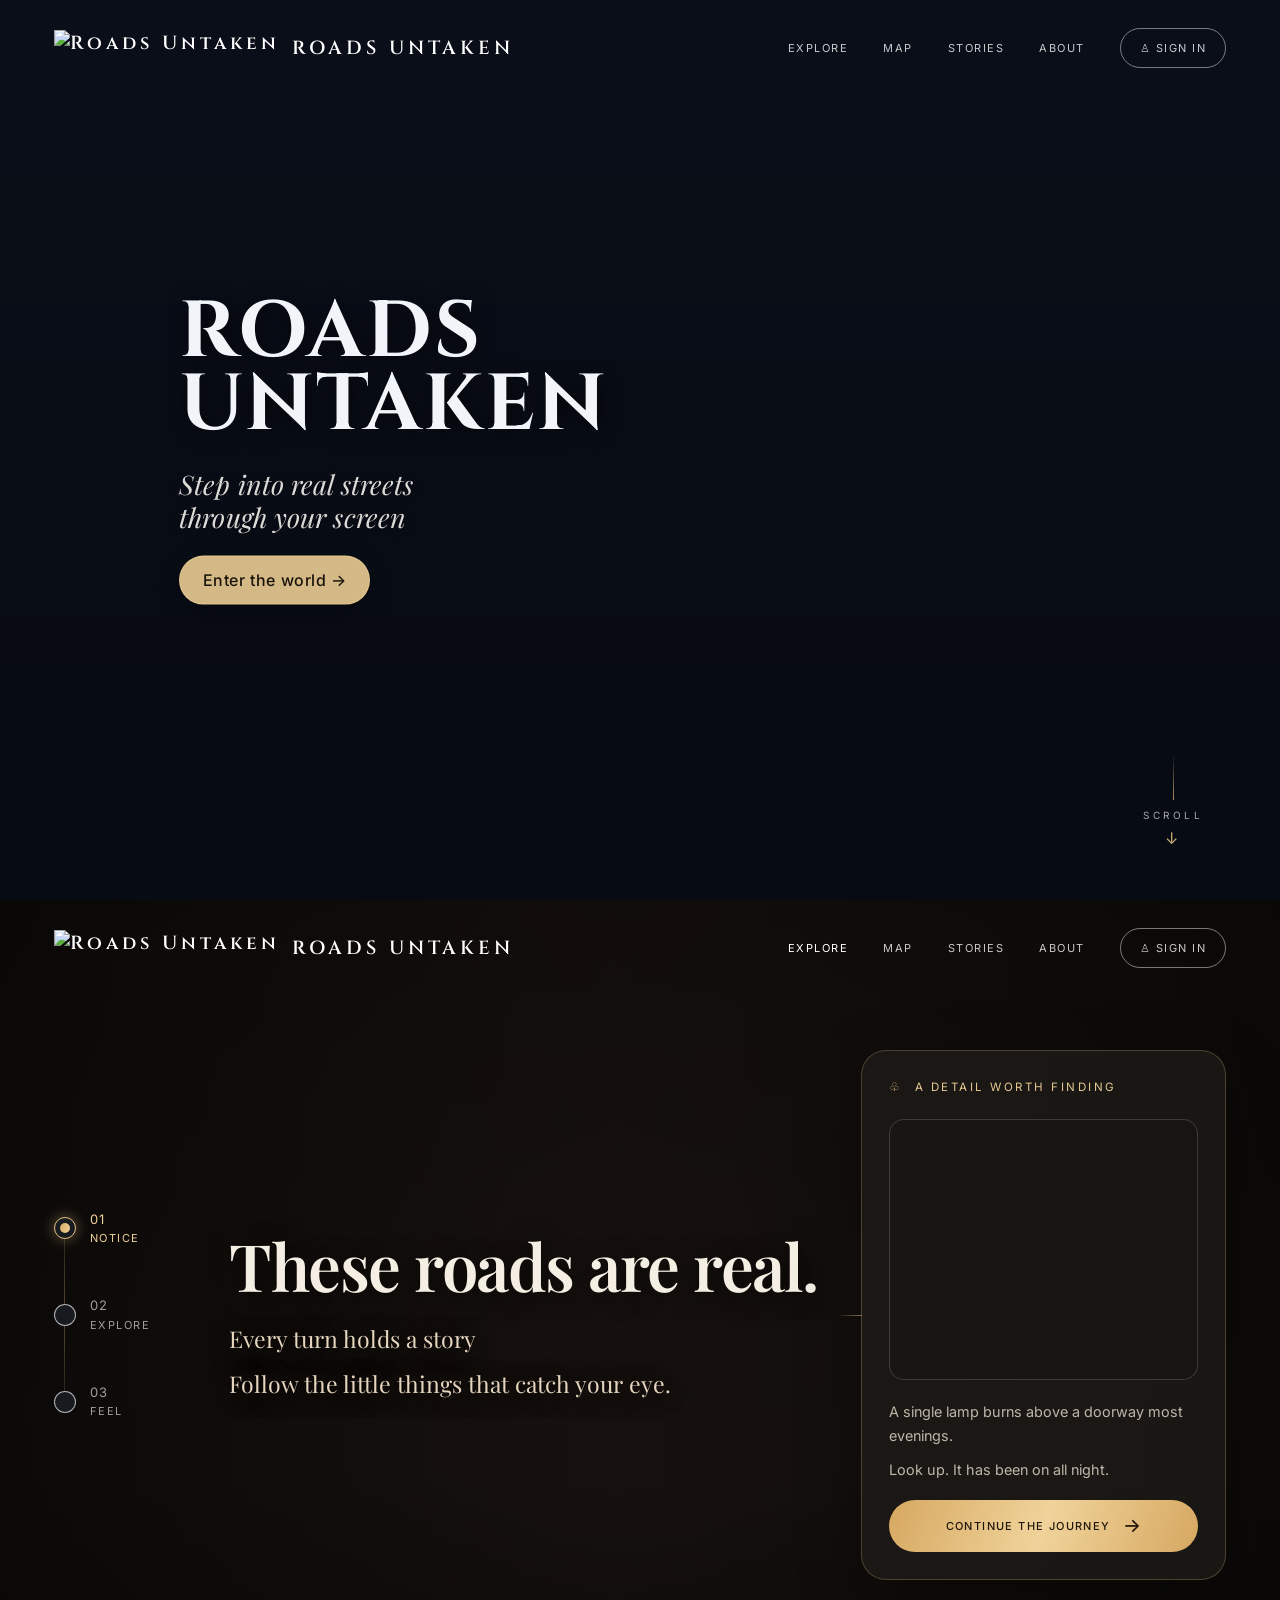
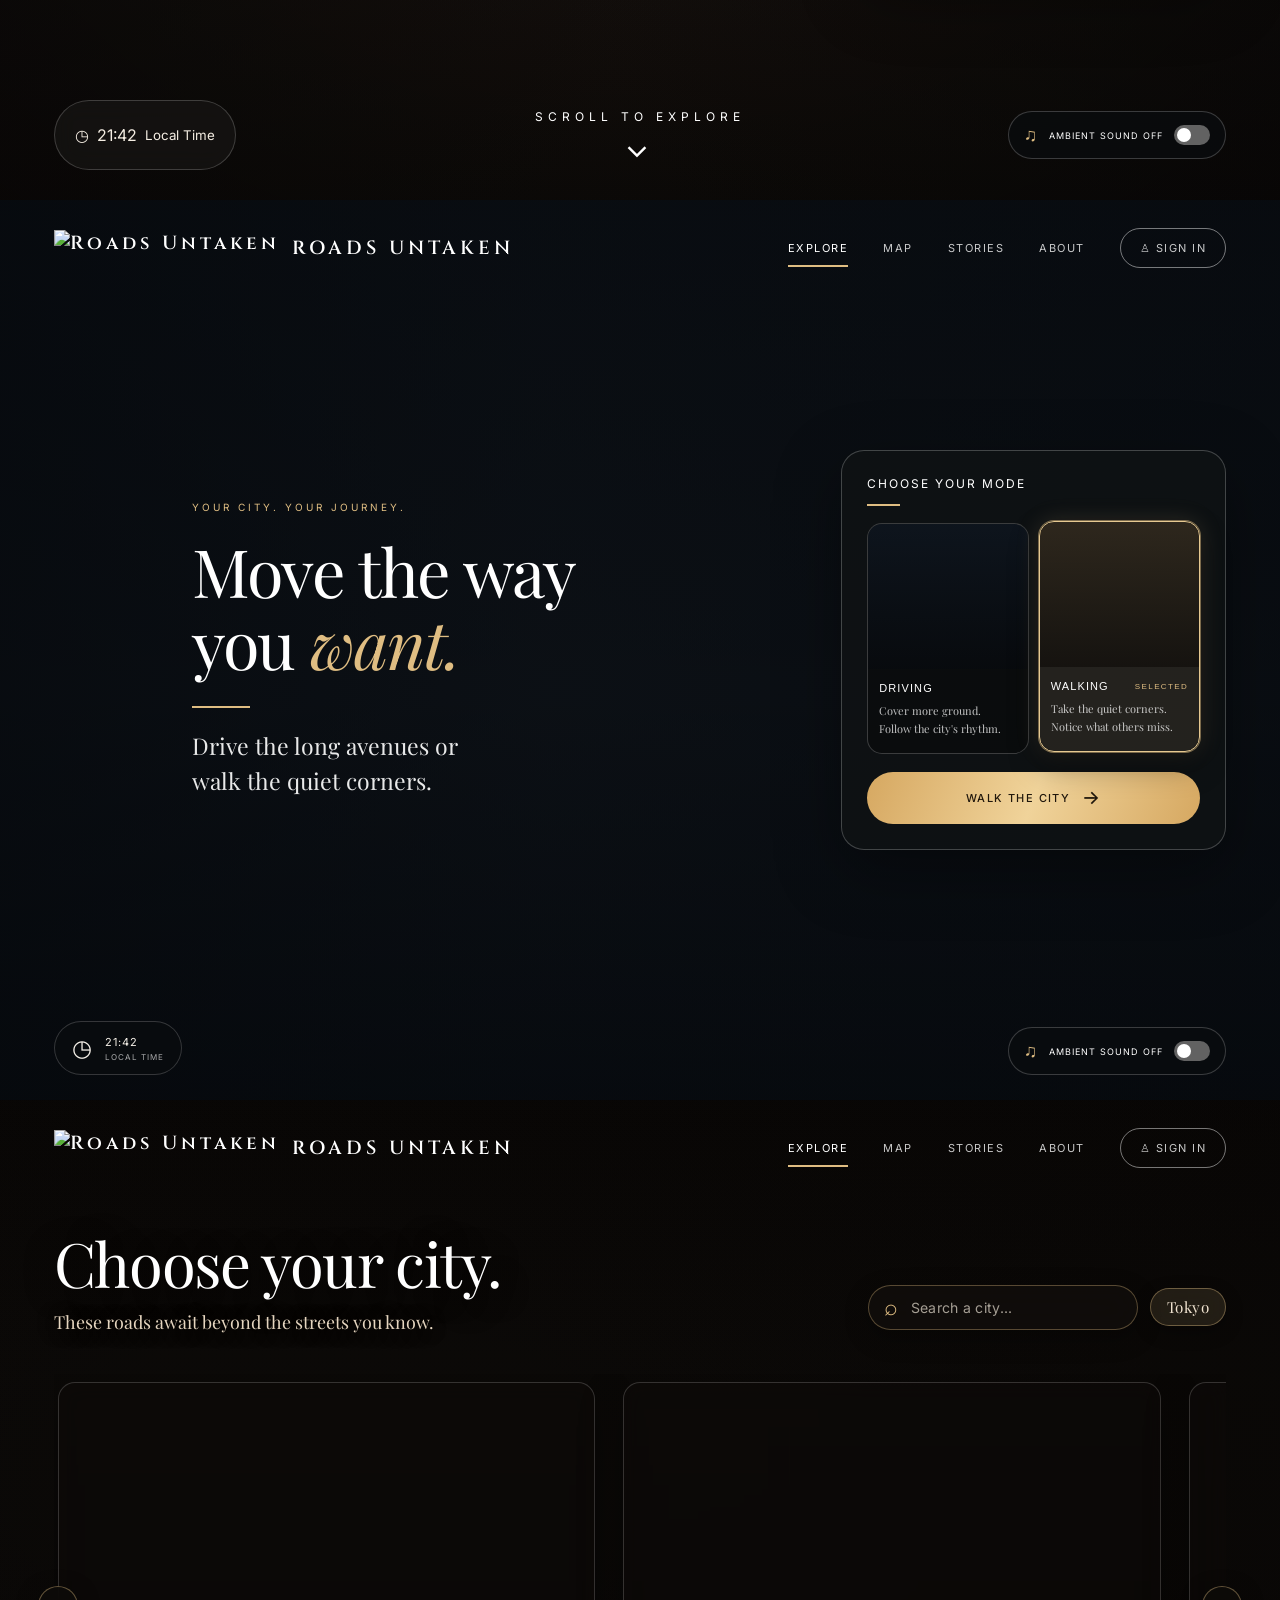
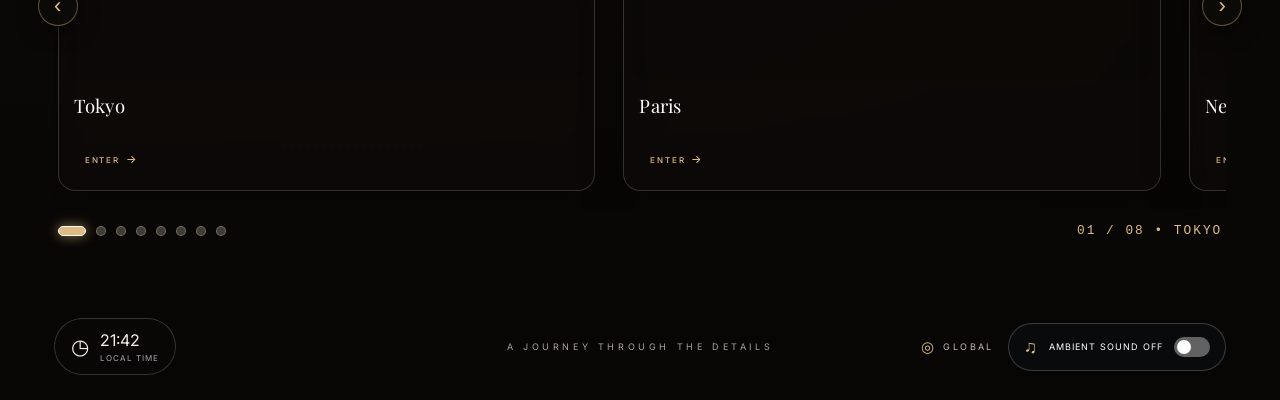
==== commit 31edf9ad: "videos" ====
--- a/index.html
+++ b/index.html
@@ -296,13 +296,13 @@
             <p>These roads await beyond the streets you know.</p>
           </div>
 
-          <div class="s3-inro-right">
+          <div class="s3-intro-right">
             <div class="city-selector-group">
               <div class="city-search-wrapper" id="city-search-wrapper">
                 <span class="city-search-icon" aria-hidden="true">⌕</span>
                 <input type="text" id="city-search-input" class="city-search-input" placeholder="Search a city..." autocomplete="off" aria-label="search available cities" aria-autocomplete="list" aria-controls="city-search-results" aria-expanded="false">
-                <button type="button" class="city-search-clear" aria-label="Clear-search" hidden>×</button>
-                <div class="city-search-results"  id="city-search-results" role="listbox"  aria-label="Matching cities" hidden></div>
+                <button type="button" class="city-search-clear" id="city-search-clear" aria-label="Clear search" hidden>×</button>
+                <div class="city-search-results" id="city-search-results" role="listbox" aria-label="Matching cities" hidden></div>
               </div>
               <span class="city-active-tag" id="city-active-tag">Tokyo</span>
             </div>
@@ -527,7 +527,31 @@
             title="Skip directly to street video">
             <span>STREET VIEW</span> →
           </button>
-          <button type="button" class="city-modal-close" id="city-modal-close" aria-label="Close popup">
+          <button type="button" class="city-video-audio-toggle" id="city-video-audio-btn"
+            aria-label="Toggle Street Sound" title="Toggle Audio (Press M)">
+            <svg class="audio-icon audio-muted-icon" style="display: none;" viewBox="0 0 24 24" fill="none" stroke="currentColor"
+              stroke-width="2">
+              <polygon points="11 5 6 9 2 9 2 15 6 15 11 19 11 5"></polygon>
+              <line x1="23" y1="9" x2="17" y2="15"></line>
+              <line x1="17" y1="9" x2="23" y2="15"></line>
+            </svg>
+            <svg class="audio-icon audio-unmuted-icon" style="display: block;" viewBox="0 0 24 24" fill="none"
+              stroke="currentColor" stroke-width="2">
+              <polygon points="11 5 6 9 2 9 2 15 6 15 11 19 11 5"></polygon>
+              <path d="M19.07 4.93a10 10 0 0 1 0 14.14M15.54 8.46a5 5 0 0 1 0 7.07"></path>
+            </svg>
+            <span id="city-video-audio-label">MUTE AUDIO</span>
+          </button>
+          <button type="button" class="city-modal-fs-btn" id="city-modal-fs-btn" aria-label="Toggle Fullscreen" title="Toggle Fullscreen (F)">
+            <svg class="fs-icon fs-expand-icon" width="16" height="16" viewBox="0 0 24 24" fill="none" stroke="currentColor" stroke-width="2.2" stroke-linecap="round" stroke-linejoin="round">
+              <path d="M8 3H5a2 2 0 0 0-2 2v3m18 0V5a2 2 0 0 0-2-2h-3m0 18h3a2 2 0 0 0 2-2v-3M3 16v3a2 2 0 0 0 2 2h3"></path>
+            </svg>
+            <svg class="fs-icon fs-compress-icon" style="display: none;" width="16" height="16" viewBox="0 0 24 24" fill="none" stroke="currentColor" stroke-width="2.2" stroke-linecap="round" stroke-linejoin="round">
+              <path d="M4 14h6m0 0v6m0-6-7 7m17-11h-6m0 0V4m0 6 7-7M20 10h-6m0 0V4m0 6 7-7m-7 17v-6m0 0h6m-6 0-7 7"></path>
+            </svg>
+            <span id="city-modal-fs-label">FULLSCREEN</span>
+          </button>
+          <button type="button" class="city-modal-close" id="city-modal-close" aria-label="Close popup" title="Exit (Esc)">
             <svg width="18" height="18" viewBox="0 0 24 24" fill="none" stroke="currentColor" stroke-width="2.2"
               stroke-linecap="round" stroke-linejoin="round">
               <line x1="18" y1="6" x2="6" y2="18"></line>
@@ -587,26 +611,7 @@
             <!-- Local HTML5 Video (optional fallback) -->
             <video id="city-video" class="city-video" muted autoplay loop playsinline preload="metadata" style="display: none;"></video>
             <!-- Interaction shield to capture clicks and suppress YouTube native hover UI -->
-            <div class="city-video-shield" id="city-video-shield" title="Street View Experience"></div>
-          </div>
-
-          <!-- Custom Minimal Controls HUD -->
-          <div class="city-video-controls-overlay">
-            <button type="button" class="city-video-audio-toggle" id="city-video-audio-btn"
-              aria-label="Toggle Street Sound" title="Toggle Audio (Press M)">
-              <svg class="audio-icon audio-muted-icon" style="display: none;" viewBox="0 0 24 24" fill="none" stroke="currentColor"
-                stroke-width="2">
-                <polygon points="11 5 6 9 2 9 2 15 6 15 11 19 11 5"></polygon>
-                <line x1="23" y1="9" x2="17" y2="15"></line>
-                <line x1="17" y1="9" x2="23" y2="15"></line>
-              </svg>
-              <svg class="audio-icon audio-unmuted-icon" style="display: block;" viewBox="0 0 24 24" fill="none"
-                stroke="currentColor" stroke-width="2">
-                <polygon points="11 5 6 9 2 9 2 15 6 15 11 19 11 5"></polygon>
-                <path d="M19.07 4.93a10 10 0 0 1 0 14.14M15.54 8.46a5 5 0 0 1 0 7.07"></path>
-              </svg>
-              <span id="city-video-audio-label">MUTE AUDIO</span>
-            </button>
+            <div class="city-video-shield" id="city-video-shield" title="Autonomous Street Immersion • Click for Audio, Double-click for Fullscreen"></div>
           </div>
 
           <!-- Video Footer HUD -->
@@ -619,7 +624,10 @@
               <span class="video-city-tag" id="video-city-tag">Tokyo, Japan</span>
             </div>
             <div class="video-footer-right">
-              <span class="video-tip">ROADS UNTAKEN • STREET IMMERSION</span>
+              <span class="video-tip">
+                <span class="autonomous-pulse-dot" aria-hidden="true"></span>
+                <span>AUTONOMOUS STREAM • LIVE</span>
+              </span>
             </div>
           </div>
         </div>
--- a/style.css
+++ b/style.css
@@ -1828,6 +1828,8 @@
 }
 
 .s3-intro-row {
+  position: relative;
+  z-index: 20;
   display: flex;
   align-items: flex-end;
   justify-content: space-between;
@@ -2015,6 +2017,7 @@
 /* Horizontal City Carousel */
 .s3-city-carousel-wrap {
   position: relative;
+  z-index: 1;
   width: 100%;
 }
 
@@ -2095,7 +2098,6 @@
 .s3-city-card.s3-city-selected,
 .s3-city-card.s3-card-focused {
   border-color: var(--s3-gold, #dfbd82) !important;
-  transform: translateY(-8px) scale(1.03) !important;
   background: rgba(26, 20, 15, 0.88) !important;
   box-shadow:
     0 0 0 1px rgba(223, 189, 130, 0.45),
@@ -2113,15 +2115,8 @@
 .s3-city-card.s3-card-focused .s3-city-enter {
   color: #fff;
   background: rgba(223, 189, 130, 0.25);
-  padding: 4px 10px;
-  border-radius: 20px;
-  border: 1px solid var(--s3-gold, #dfbd82);
+  border-color: var(--s3-gold, #dfbd82);
   box-shadow: 0 0 14px rgba(223, 189, 130, 0.4);
-}
-
-.s3-city-card.s3-city-selected .s3-enter-arrow,
-.s3-city-card.s3-card-focused .s3-enter-arrow {
-  transform: translateX(4px);
 }
 
 /* Carousel Navigation Buttons */
@@ -2284,6 +2279,11 @@
   align-items: center;
   gap: 6px;
 
+  padding: 4px 10px;
+  border: 1px solid transparent;
+  border-radius: 20px;
+  background: transparent;
+
   color: var(--s3-gold);
 
   font-size: 8px;
@@ -2291,6 +2291,11 @@
   letter-spacing: 1.8px;
 
   white-space: nowrap;
+  transition:
+    color 0.3s ease,
+    background 0.3s ease,
+    border-color 0.3s ease,
+    box-shadow 0.3s ease;
 }
 
 .s3-enter-arrow {
@@ -2301,8 +2306,10 @@
 }
 
 .s3-city-card:hover .s3-enter-arrow,
-.s3-city-card:focus-visible .s3-enter-arrow {
-  transform: translateX(3px);
+.s3-city-card:focus-visible .s3-enter-arrow,
+.s3-city-card.s3-city-selected .s3-enter-arrow,
+.s3-city-card.s3-card-focused .s3-enter-arrow {
+  transform: translateX(4px);
 }
 
 .s3-footer {
@@ -2831,6 +2838,45 @@
   background: rgba(223, 189, 130, 0.24);
   border-color: var(--s3-gold, #dfbd82);
   transform: translateY(-1px);
+}
+
+.city-modal-fs-btn {
+  display: inline-flex;
+  align-items: center;
+  gap: 8px;
+  padding: 7px 14px;
+  background: rgba(10, 14, 24, 0.8);
+  border: 1px solid rgba(223, 189, 130, 0.45);
+  border-radius: 30px;
+  color: #ffffff;
+  font-family: ui-monospace, SFMono-Regular, Menlo, Monaco, Consolas, monospace;
+  font-size: 11px;
+  letter-spacing: 0.8px;
+  cursor: pointer;
+  backdrop-filter: blur(8px);
+  -webkit-backdrop-filter: blur(8px);
+  box-shadow: 0 4px 16px rgba(0, 0, 0, 0.5);
+  transition: all 0.25s cubic-bezier(0.22, 1, 0.36, 1);
+  user-select: none;
+}
+
+.city-modal-fs-btn:hover {
+  background: rgba(223, 189, 130, 0.25);
+  border-color: #ffffff;
+  transform: translateY(-1px);
+  box-shadow: 0 6px 20px rgba(0, 0, 0, 0.6), 0 0 15px rgba(223, 189, 130, 0.3);
+}
+
+.city-modal-fs-btn:focus-visible {
+  outline: 2px solid var(--s3-gold, #dfbd82);
+  outline-offset: 2px;
+}
+
+.fs-icon {
+  width: 14px;
+  height: 14px;
+  stroke: currentColor;
+  flex-shrink: 0;
 }
 
 .city-modal-close {
@@ -3142,7 +3188,9 @@
   inset: 0;
   z-index: 4;
   background: transparent;
-  cursor: default;
+  cursor: pointer;
+  user-select: none;
+  -webkit-user-select: none;
 }
 
 .city-video {
@@ -3204,6 +3252,7 @@
   top: 22px;
   right: 76px;
   z-index: 10;
+  display: none;
 }
 
 .city-modal.is-immersive .city-video-footer-bar {
@@ -3489,9 +3538,38 @@
 }
 
 .video-tip {
-  color: rgba(255, 255, 255, 0.45);
-  letter-spacing: 0.5px;
+  display: inline-flex;
+  align-items: center;
+  gap: 8px;
+  color: rgba(255, 255, 255, 0.7);
+  letter-spacing: 0.8px;
   font-size: 10px;
+  font-weight: 600;
+  text-transform: uppercase;
+}
+
+.autonomous-pulse-dot {
+  width: 7px;
+  height: 7px;
+  border-radius: 50%;
+  background: #10b981;
+  box-shadow: 0 0 10px #10b981, 0 0 4px #34d399;
+  animation: autonomous-live-pulse 1.8s infinite ease-in-out;
+  display: inline-block;
+  flex-shrink: 0;
+}
+
+@keyframes autonomous-live-pulse {
+  0%, 100% {
+    opacity: 1;
+    transform: scale(1);
+    box-shadow: 0 0 10px #10b981, 0 0 4px #34d399;
+  }
+  50% {
+    opacity: 0.35;
+    transform: scale(0.8);
+    box-shadow: 0 0 3px rgba(16, 185, 129, 0.4);
+  }
 }
 
 /* Responsive Rules */
@@ -3560,11 +3638,13 @@
     right: 62px;
   }
 
-  .city-video-audio-toggle {
+  .city-video-audio-toggle,
+  .city-modal-fs-btn {
     padding: 7px 10px;
   }
 
-  .city-video-audio-toggle #city-video-audio-label {
+  .city-video-audio-toggle #city-video-audio-label,
+  #city-modal-fs-label {
     display: none;
   }
 }
@@ -3680,6 +3760,9 @@
 /* Tiny typography label inside outline ring */
 .cursor-label {
   display: block;
+  max-width: none;
+  white-space: nowrap;
+  text-align: center;
   font-family: 'Cinzel', 'Inter', -apple-system, sans-serif;
   font-size: 8.5px;
   font-weight: 600;
@@ -3771,6 +3854,7 @@
   position: absolute;
   top: calc(100% + 10px);
   left: 0;
+  z-index: 10;
   width: 100%;
   max-height: 260px;
   overflow-y: auto;
